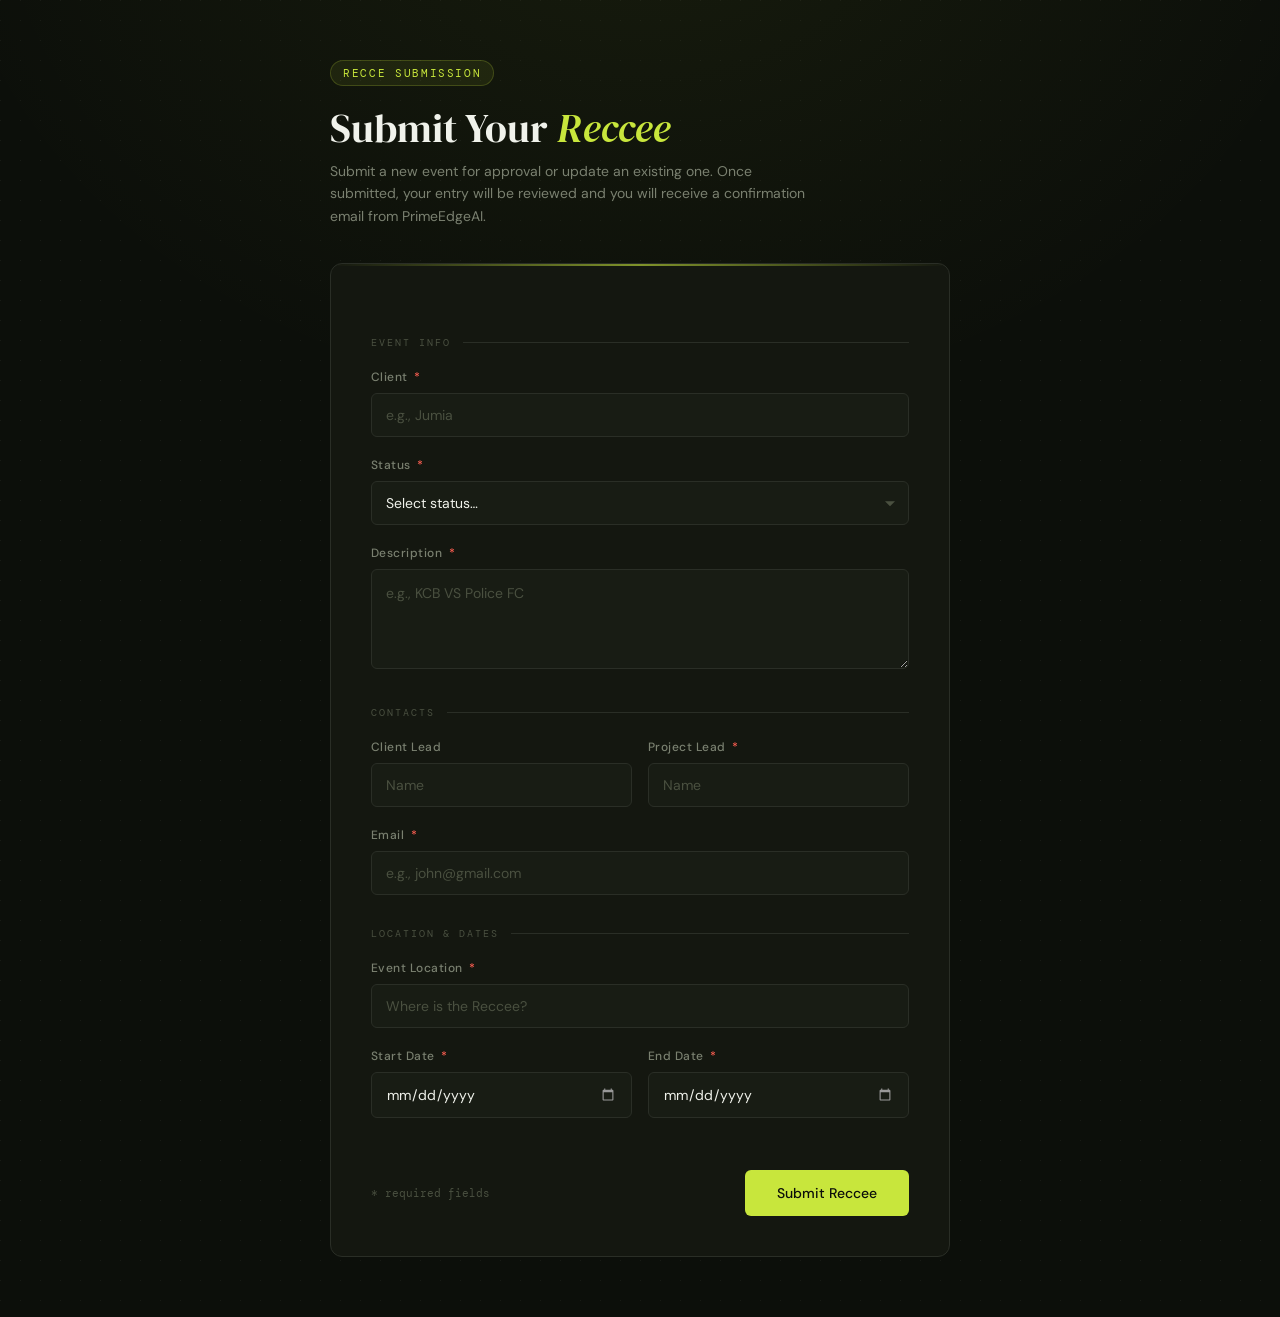
==== index.html @ 8a40b316 "fix: align form payload with n8n workflow fix: align form payload with n8n workflow  - switch subm" ====
<!DOCTYPE html>
<html lang="en">
<head>
<meta charset="UTF-8" />
<meta name="viewport" content="width=device-width, initial-scale=1.0" />
<title>Submit Your Recce</title>
<link rel="preconnect" href="https://fonts.googleapis.com" />
<link href="https://fonts.googleapis.com/css2?family=DM+Serif+Display:ital@0;1&family=DM+Mono:wght@400;500&family=DM+Sans:wght@300;400;500&display=swap" rel="stylesheet" />
<style>
:root {
  --bg: #0C0F0A;
  --surface: #141710;
  --border: #2A2E26;
  --border-focus: #C8E63C;
  --accent: #C8E63C;
  --text-primary: #F0F2EB;
  --text-secondary: #7A8070;
  --text-muted: #4A5040;
  --error: #FF5F52;
  --input-bg: #181C14;
  --radius: 6px;
  --orange: #F97316;
}
*, *::before, *::after { box-sizing: border-box; margin: 0; padding: 0; }

body {
  background-color: var(--bg);
  background-image:
    radial-gradient(ellipse 80% 60% at 50% -10%, rgba(200,230,60,0.06) 0%, transparent 70%),
    url("data:image/svg+xml,%3Csvg width='40' height='40' viewBox='0 0 40 40' xmlns='http://www.w3.org/2000/svg'%3E%3Cg fill='none' fill-rule='evenodd'%3E%3Cg fill='%232a2e26' fill-opacity='0.4'%3E%3Cpath d='M0 0h1v1H0zM20 0h1v1h-1zM0 20h1v1H0zM20 20h1v1h-1z'/%3E%3C/g%3E%3C/g%3E%3C/svg%3E");
  min-height: 100vh;
  display: flex; align-items: flex-start; justify-content: center;
  padding: 60px 16px;
  font-family: 'DM Sans', sans-serif;
  color: var(--text-primary);
}
.page-wrap { width: 100%; max-width: 620px; animation: rise 0.5s ease both; }
@keyframes rise { from { opacity:0; transform:translateY(24px); } to { opacity:1; transform:translateY(0); } }

/* HEADER */
.header { margin-bottom: 36px; }
.header-tag {
  display: inline-block;
  font-family: 'DM Mono', monospace; font-size: 11px;
  letter-spacing: 0.15em; text-transform: uppercase;
  color: var(--accent); background: rgba(200,230,60,0.08);
  border: 1px solid rgba(200,230,60,0.2);
  padding: 5px 12px; border-radius: 100px; margin-bottom: 20px;
}
.header h1 {
  font-family: 'DM Serif Display', serif;
  font-size: clamp(28px,5vw,40px); font-weight: 400;
  line-height: 1.1; color: var(--text-primary); margin-bottom: 10px;
}
.header h1 em { font-style: italic; color: var(--accent); }
.header p { font-size: 14px; color: var(--text-secondary); line-height: 1.6; max-width: 480px; }

/* FORM CARD */
.form-card {
  background: var(--surface); border: 1px solid var(--border);
  border-radius: 12px; padding: 40px; position: relative; overflow: hidden;
}
.form-card::before {
  content: ''; position: absolute; top: 0; left: 0; right: 0; height: 2px;
  background: linear-gradient(90deg, transparent, var(--accent), transparent);
  opacity: 0.6; transition: background 0.4s;
}
.form-card.update-mode::before {
  background: linear-gradient(90deg, transparent, var(--orange), transparent);
}

/* UPDATE BANNER */
.update-banner {
  display: none; background: rgba(249,115,22,0.08);
  border: 1px solid rgba(249,115,22,0.25); border-radius: var(--radius);
  padding: 12px 16px; margin-bottom: 24px;
  font-size: 12px; color: var(--orange);
  font-family: 'DM Mono', monospace; letter-spacing: 0.04em;
  align-items: center; gap: 10px;
}
.update-banner.visible { display: flex; }

/* SECTION LABELS */
.section-label {
  font-family: 'DM Mono', monospace; font-size: 10px;
  letter-spacing: 0.2em; text-transform: uppercase; color: var(--text-muted);
  margin-bottom: 20px; margin-top: 32px;
  display: flex; align-items: center; gap: 12px;
}
.section-label::after { content: ''; flex: 1; height: 1px; background: var(--border); }
.section-label:first-child { margin-top: 0; }

/* LOOKUP PANEL */
.lookup-panel {
  display: none;
  background: rgba(249,115,22,0.04); border: 1px solid rgba(249,115,22,0.2);
  border-radius: 8px; padding: 20px; margin-bottom: 28px;
  animation: rise 0.3s ease both;
}
.lookup-panel.visible { display: block; }
.lookup-title {
  font-family: 'DM Mono', monospace; font-size: 10px;
  letter-spacing: 0.2em; text-transform: uppercase; color: var(--orange);
  margin-bottom: 16px; display: flex; align-items: center; gap: 10px;
}
.lookup-title::after { content: ''; flex: 1; height: 1px; background: rgba(249,115,22,0.2); }
.lookup-row { display: grid; grid-template-columns: 1fr 1fr; gap: 12px; margin-bottom: 14px; }
@media (max-width: 520px) { .lookup-row { grid-template-columns: 1fr; } }
.lookup-panel label { font-size: 11px; color: var(--text-secondary); margin-bottom: 6px; display: block; }
.lookup-panel input[type="date"] {
  width: 100%; background: var(--input-bg); border: 1px solid rgba(249,115,22,0.2);
  border-radius: var(--radius); color: var(--text-primary);
  font-family: 'DM Sans', sans-serif; font-size: 13px; padding: 10px 12px;
  outline: none; transition: border-color 0.2s; -webkit-appearance: none; appearance: none;
}
.lookup-panel input[type="date"]:focus { border-color: var(--orange); box-shadow: 0 0 0 3px rgba(249,115,22,0.1); }
input[type="date"]::-webkit-calendar-picker-indicator { filter: invert(0.6); cursor: pointer; }
.lookup-bottom { display: flex; align-items: center; gap: 12px; flex-wrap: wrap; }
.btn-load {
  display: flex; align-items: center; gap: 8px;
  background: var(--orange); color: #fff;
  border: none; border-radius: var(--radius);
  font-family: 'DM Sans', sans-serif; font-size: 13px; font-weight: 500;
  padding: 10px 20px; cursor: pointer; white-space: nowrap;
  transition: background 0.2s, transform 0.15s;
}
.btn-load:hover { background: #ea6c0a; transform: translateY(-1px); }
.btn-load:disabled { opacity: 0.5; pointer-events: none; }
.evt-select-wrap { flex: 1; min-width: 180px; position: relative; }
.evt-select-wrap::after {
  content: ''; position: absolute; right: 12px; top: 50%; transform: translateY(-50%);
  width: 9px; height: 9px; background: var(--text-muted);
  clip-path: polygon(0 30%,50% 80%,100% 30%); pointer-events: none;
}
#event-select {
  width: 100%; background: var(--input-bg);
  border: 1px solid rgba(249,115,22,0.2); border-radius: var(--radius);
  color: var(--text-primary); font-family: 'DM Sans', sans-serif;
  font-size: 13px; padding: 10px 32px 10px 12px;
  outline: none; -webkit-appearance: none; appearance: none;
  transition: border-color 0.2s;
}
#event-select:focus { border-color: var(--orange); box-shadow: 0 0 0 3px rgba(249,115,22,0.1); }
#event-select option { background: #1e2318; }
.loader-text {
  font-family: 'DM Mono', monospace; font-size: 11px;
  color: var(--text-muted); margin-top: 10px; min-height: 16px;
}

/* FIELDS */
.field-row { display: grid; grid-template-columns: 1fr 1fr; gap: 16px; }
@media (max-width: 520px) {
  .field-row { grid-template-columns: 1fr; }
  .form-card { padding: 28px 20px; }
}
.field { margin-bottom: 20px; }
label { display:block; font-size:12px; font-weight:500; color:var(--text-secondary); letter-spacing:0.04em; margin-bottom:8px; }
label .req { color: var(--error); margin-left: 3px; }

input[type="text"], input[type="email"], input[type="date"], select, textarea {
  width: 100%; background: var(--input-bg); border: 1px solid var(--border);
  border-radius: var(--radius); color: var(--text-primary);
  font-family: 'DM Sans', sans-serif; font-size: 14px; padding: 12px 14px;
  outline: none; transition: border-color 0.2s, box-shadow 0.2s, background 0.4s;
  -webkit-appearance: none; appearance: none;
}
input::placeholder, textarea::placeholder { color: var(--text-muted); }
input:focus, select:focus, textarea:focus { border-color: var(--border-focus); box-shadow: 0 0 0 3px rgba(200,230,60,0.12); }
textarea { min-height: 100px; resize: vertical; line-height: 1.6; }
.select-wrap { position: relative; }
.select-wrap::after {
  content: ''; position: absolute; right: 14px; top: 50%; transform: translateY(-50%);
  width: 10px; height: 10px; background: var(--text-muted);
  clip-path: polygon(0 30%,50% 80%,100% 30%); pointer-events: none;
}
select { cursor: pointer; }
select option { background: #1e2318; }



/* ERRORS */
.field-error { font-size:11px; color:var(--error); margin-top:5px; font-family:'DM Mono',monospace; display:none; }
.field.has-error input, .field.has-error select, .field.has-error textarea { border-color: var(--error); }
.field.has-error .field-error { display: block; }
.error-banner { display:none; background:rgba(255,95,82,0.08); border:1px solid rgba(255,95,82,0.3); border-radius:var(--radius); padding:14px 18px; margin-top:20px; font-size:12px; color:var(--error); font-family:'DM Mono',monospace; }
.error-banner.visible { display:block; }

/* SUBMIT */
.submit-row { margin-top:32px; display:flex; align-items:center; justify-content:space-between; gap:16px; flex-wrap:wrap; }
.submit-note { font-size:11px; color:var(--text-muted); font-family:'DM Mono',monospace; }
button[type="submit"] {
  background: var(--accent); color: #0C0F0A;
  border: none; border-radius: var(--radius);
  font-family: 'DM Sans', sans-serif; font-size: 14px; font-weight: 500;
  padding: 14px 32px; cursor: pointer;
  transition: background 0.2s, transform 0.15s, box-shadow 0.2s;
  display: flex; align-items: center; gap: 10px;
}
button[type="submit"]:hover { background:#d8f04e; transform:translateY(-2px); box-shadow:0 8px 24px rgba(200,230,60,0.2); }
button[type="submit"].update-submit { background: var(--orange); color: #fff; }
button[type="submit"].update-submit:hover { background:#ea6c0a; box-shadow:0 8px 24px rgba(249,115,22,0.25); }
button[type="submit"].loading { pointer-events:none; opacity:0.7; }
.btn-spinner { width:16px; height:16px; border:2px solid rgba(0,0,0,0.25); border-top-color:currentColor; border-radius:50%; animation:spin .7s linear infinite; display:none; }
button[type="submit"].loading .btn-spinner { display:block; }
button[type="submit"].loading .btn-text { opacity:0.5; }
@keyframes spin { to { transform:rotate(360deg); } }

/* SUCCESS */
.success-screen { display:none; flex-direction:column; align-items:center; justify-content:center; text-align:center; padding:60px 40px; animation:rise 0.5s ease both; }
.success-screen.visible { display:flex; }
.success-icon {
  width:72px; height:72px; background:rgba(200,230,60,0.1); border:2px solid var(--accent);
  border-radius:50%; display:flex; align-items:center; justify-content:center;
  font-size:30px; margin-bottom:28px;
  animation:popIn 0.4s cubic-bezier(0.175,0.885,0.32,1.275) both 0.1s;
}
.success-icon.update-icon { background:rgba(249,115,22,0.1); border-color:var(--orange); }
@keyframes popIn { from{transform:scale(0.4);opacity:0;} to{transform:scale(1);opacity:1;} }
.success-screen h2 { font-family:'DM Serif Display',serif; font-size:28px; font-weight:400; color:var(--text-primary); margin-bottom:12px; }
.success-screen p { font-size:14px; color:var(--text-secondary); line-height:1.7; max-width:360px; margin-bottom:28px; }
.success-screen .ref { font-family:'DM Mono',monospace; font-size:11px; color:var(--text-muted); background:var(--input-bg); border:1px solid var(--border); border-radius:100px; padding:6px 16px; margin-bottom:28px; letter-spacing:0.08em; }
.btn-new { background:transparent; border:1px solid var(--border); color:var(--text-secondary); border-radius:var(--radius); font-family:'DM Sans',sans-serif; font-size:13px; padding:11px 24px; cursor:pointer; transition:border-color 0.2s,color 0.2s; }
.btn-new:hover { border-color:var(--accent); color:var(--accent); }
</style>
</head>
<body>
<div class="page-wrap">

  <div class="header">
    <span class="header-tag">Recce Submission</span>
    <h1>Submit Your <em>Reccee</em></h1>
    <p>Submit a new event for approval or update an existing one. Once submitted, your entry will be reviewed and you will receive a confirmation email from PrimeEdgeAI.</p>
  </div>

  <div class="form-card" id="main-form-card">

    <div class="update-banner" id="update-banner">Update Mode — editing an existing event</div>

    <div class="section-label">Event Info</div>

    <div class="field" id="field-client">
      <label>Client <span class="req">*</span></label>
      <input type="text" name="client" id="client" placeholder="e.g., Jumia" autocomplete="off" />
      <div class="field-error">Client name is required.</div>
    </div>

    <div class="field" id="field-status">
      <label>Status <span class="req">*</span></label>
      <div class="select-wrap">
        <select name="status" id="status">
          <option value="">Select status…</option>
          <option value="Event Creation">Event Creation</option>
          <option value="Event Update">Event Update</option>
        </select>
      </div>
      <div class="field-error">Please select a status.</div>
    </div>

    <!-- LOOKUP PANEL -->
    <div class="lookup-panel" id="lookup-panel">
      <div class="lookup-title">Find Event to Update</div>
      <div class="lookup-row">
        <div>
          <label>Filter by Start Date</label>
          <input type="date" id="filter-start" />
        </div>
        <div>
          <label>Filter by End Date</label>
          <input type="date" id="filter-end" />
        </div>
      </div>
      <div class="lookup-bottom">
        <button class="btn-load" id="btn-fetch" type="button">
          <span id="fetch-label">Load Events</span>
        </button>
        <div class="evt-select-wrap">
          <select id="event-select">
            <option value="">— select an event —</option>
          </select>
        </div>
      </div>
      <div class="loader-text" id="loader-text"></div>
    </div>

    <input type="hidden" id="job-id" name="job_id" value="" />

    <div class="field" id="field-description">
      <label>Description <span class="req">*</span></label>
      <textarea name="description" id="description" placeholder="e.g., KCB VS Police FC"></textarea>
      <div class="field-error">Description is required.</div>
    </div>

    <div class="section-label">Contacts</div>

    <div class="field-row">
      <div class="field" id="field-client-lead">
        <label>Client Lead</label>
        <input type="text" name="client_lead" id="client-lead" placeholder="Name" />
      </div>
      <div class="field" id="field-agency-lead">
        <label>Project Lead <span class="req">*</span></label>
        <input type="text" name="agency_lead" id="agency-lead" placeholder="Name" />
        <div class="field-error">Agency lead is required.</div>
      </div>
    </div>

    <div class="field" id="field-email">
      <label>Email <span class="req">*</span></label>
      <input type="email" name="email" id="email" placeholder="e.g., john@gmail.com" />
      <div class="field-error">A valid email is required.</div>
    </div>

    <div class="section-label">Location &amp; Dates</div>

    <div class="field" id="field-location">
      <label>Event Location <span class="req">*</span></label>
      <input type="text" name="event_location" id="event-location" placeholder="Where is the Reccee?" />
      <div class="field-error">Event location is required.</div>
    </div>

    <div class="field-row">
      <div class="field" id="field-start-date">
        <label>Start Date <span class="req">*</span></label>
        <input type="date" name="start_date" id="start-date" />
        <div class="field-error">Start date is required.</div>
      </div>
      <div class="field" id="field-end-date">
        <label>End Date <span class="req">*</span></label>
        <input type="date" name="end_date" id="end-date" />
        <div class="field-error">End date is required.</div>
      </div>
    </div>

    <div class="submit-row">
      <span class="submit-note">* required fields</span>
      <button type="submit" id="submit-btn">
        <span class="btn-text">Submit Reccee</span>
        <div class="btn-spinner"></div>
      </button>
    </div>

    <div class="error-banner" id="error-banner"></div>
  </div>

  <!-- Success Screen -->
  <div class="form-card success-screen" id="success-screen">
    <div class="success-icon" id="success-icon">&#10003;</div>
    <h2 id="success-title">Reccee Submitted!</h2>
    <p id="success-msg">Your submission has been received and is on its way. The team will review it shortly and follow up with next steps.</p>
    <div class="ref" id="success-ref">REF — —</div>
    <button class="btn-new" id="btn-new">Submit another reccee</button>
  </div>

</div>

<script>
const SHEET_URL = 'https://docs.google.com/spreadsheets/d/e/2PACX-1vQzV51evXd43ebjxahF57b6j4MTDnI0tcEjBNzLjoqdP84_vujazI5cLRD12tzJ9fLl30hYT3zEMyyU/pub?output=csv';
const WEBHOOK    = () => 'https://kevinmongare.app.n8n.cloud/webhook/event-registration';

let allEvents = [], isUpdateMode = false;

/* ── STATUS TOGGLE ── */
document.getElementById('status').addEventListener('change', function() {
  isUpdateMode = this.value === 'Event Update';
  document.getElementById('lookup-panel').classList.toggle('visible', isUpdateMode);
  document.getElementById('update-banner').classList.toggle('visible', isUpdateMode);
  document.getElementById('main-form-card').classList.toggle('update-mode', isUpdateMode);
  const btn = document.getElementById('submit-btn');
  btn.classList.toggle('update-submit', isUpdateMode);
  document.querySelector('#submit-btn .btn-text').textContent = isUpdateMode ? 'Update Event' : 'Submit Reccee';
  if (!isUpdateMode) { document.getElementById('job-id').value=''; document.getElementById('event-select').value=''; }
});

/* ── PARSE CSV ── */
function parseCSV(text) {
  const lines = text.trim().split('\n');
  if (lines.length < 2) return [];
  const headers = lines[0].split(',').map(h => h.trim().replace(/^"|"$/g,''));
  return lines.slice(1).map(line => {
    const cols=[]; let cur='', inQ=false;
    for (let i=0;i<line.length;i++) {
      if (line[i]==='"') inQ=!inQ;
      else if (line[i]===','&&!inQ) { cols.push(cur.trim()); cur=''; }
      else cur+=line[i];
    }
    cols.push(cur.trim());
    const obj={};
    headers.forEach((h,i) => { obj[h]=(cols[i]||'').replace(/^"|"$/g,'').trim(); });
    return obj;
  }).filter(r => r['Job_ID']||r['Description']);
}

/* ── NORMALISE DATE ── */
function normDate(s) {
  if (!s) return '';
  const d = new Date(s);
  if (!isNaN(d)) return d.toISOString().slice(0,10);
  return s;
}

/* ── FETCH EVENTS ── */
document.getElementById('btn-fetch').addEventListener('click', async () => {
  const btn = document.getElementById('btn-fetch');
  const lbl = document.getElementById('fetch-label');
  const lt  = document.getElementById('loader-text');
  const sel = document.getElementById('event-select');
  btn.disabled=true; lbl.textContent='Loading…'; lt.textContent='Fetching events…';

  try {
    const res = await fetch(SHEET_URL);
    if (!res.ok) throw new Error(`Could not reach the sheet (${res.status}). Make sure it is published: File > Share > Publish to web.`);
    const csv = await res.text();
    allEvents = parseCSV(csv);

    const fs = document.getElementById('filter-start').value;
    const fe = document.getElementById('filter-end').value;
    const filtered = allEvents.filter(ev => {
      const sd = normDate(ev['Start Date']||ev['StartDate']||'');
      const ed = normDate(ev['End Date']  ||ev['EndDate']  ||'');
      if (fs && sd && sd < fs) return false;
      if (fe && ed && ed > fe) return false;
      return true;
    });

    sel.innerHTML = '<option value="">— select an event —</option>';
    if (!filtered.length) {
      lt.textContent = `No events found${fs||fe?' for that date range':''}. Try clearing the filters.`;
    } else {
      filtered.forEach(ev => {
        const label = [ev['Job_ID'], ev['Description'], ev['Client']].filter(Boolean).join(' · ');
        const opt = document.createElement('option');
        opt.value = allEvents.indexOf(ev);
        opt.textContent = label;
        sel.appendChild(opt);
      });
      lt.textContent = `${filtered.length} event${filtered.length!==1?'s':''} loaded — select one to prefill.`;
    }
  } catch(err) {
    lt.textContent = 'Error: ' + err.message;
  } finally {
    btn.disabled=false; lbl.textContent='Load Events';
  }
});

/* ── PREFILL ON EVENT SELECT ── */
document.getElementById('event-select').addEventListener('change', function() {
  if (this.value==='') return;
  const ev = allEvents[+this.value];
  if (!ev) return;

  const map = {
    'client':         ev['Client']       || '',
    'description':    ev['Description']  || '',
    'client-lead':    ev['Client Lead']  || '',
    'agency-lead':    ev['Project Lead'] || '',
    'email':          ev['Email']        || '',
    'event-location': ev['Where']        || '',
    'start-date':     normDate(ev['Start Date']||ev['StartDate']||''),
    'end-date':       normDate(ev['End Date']  ||ev['EndDate']  ||''),
  };
  document.getElementById('job-id').value = (ev['Job_ID'] || '').trim();

  Object.entries(map).forEach(([id, val]) => {
    const el = document.getElementById(id);
    el.value = val;
    // orange flash
    el.style.transition='background 0s';
    el.style.background='rgba(249,115,22,0.12)';
    setTimeout(()=>{ el.style.transition='background 0.7s'; el.style.background=''; }, 60);
  });

  document.getElementById('loader-text').textContent =
    `Prefilled: ${ev['Description']||ev['Job_ID']} — Job ID: ${ev['Job_ID']||'n/a'}`;
});

/* ── VALIDATION ── */
function setErr(id, show) { const el=document.getElementById('field-'+id); if(el) el.classList.toggle('has-error',show); }
function validate() {
  let ok=true;
  [['client',()=>document.getElementById('client').value.trim()],
   ['status',()=>document.getElementById('status').value],
   ['description',()=>document.getElementById('description').value.trim()],
   ['agency-lead',()=>document.getElementById('agency-lead').value.trim()],
   ['location',()=>document.getElementById('event-location').value.trim()],
   ['start-date',()=>document.getElementById('start-date').value],
   ['end-date',()=>document.getElementById('end-date').value],
  ].forEach(([id,fn])=>{ const v=!!fn(); setErr(id,!v); if(!v) ok=false; });
  const emailOk=/^[^\s@]+@[^\s@]+\.[^\s@]+$/.test(document.getElementById('email').value.trim());
  setErr('email',!emailOk); if(!emailOk) ok=false;
  return ok;
}

/* ── SUCCESS ── */
function showSuccess(client) {
  const ref='REC-'+Date.now().toString(36).toUpperCase();
  document.getElementById('success-ref').textContent=`REF ${ref} · ${client}`;
  const icon=document.getElementById('success-icon');
  if (isUpdateMode) {
    icon.classList.add('update-icon'); icon.textContent='&#10003;';
    document.getElementById('success-title').textContent='Update Submitted';
    document.getElementById('success-msg').textContent='Your update has been submitted. PrimeEdgeAI will review the changes and follow up by email.';
  } else {
    icon.classList.remove('update-icon'); icon.innerHTML='&#10003;';
    document.getElementById('success-title').textContent='Submission Received';
    document.getElementById('success-msg').textContent='Your submission is pending approval. You will receive an email from PrimeEdgeAI once it has been reviewed.';
  }
  document.getElementById('success-screen').classList.add('visible');
  document.getElementById('main-form-card').style.display='none';
  document.querySelector('.header').scrollIntoView({behavior:'smooth'});
}

/* ── RESET ── */
document.getElementById('btn-new').addEventListener('click', () => {
  ['client','description','client-lead','agency-lead','email','event-location','start-date','end-date']
    .forEach(id => document.getElementById(id).value='');
  document.getElementById('status').value='';
  document.getElementById('job-id').value='';
  document.getElementById('event-select').innerHTML='<option value="">— select an event —</option>';
  document.getElementById('loader-text').textContent='';
  document.getElementById('filter-start').value='';
  document.getElementById('filter-end').value='';
  document.getElementById('lookup-panel').classList.remove('visible');
  document.getElementById('update-banner').classList.remove('visible');
  document.getElementById('main-form-card').classList.remove('update-mode');
  document.getElementById('main-form-card').style.display='';
  const sbtn=document.getElementById('submit-btn');
  sbtn.classList.remove('update-submit');
  document.querySelector('#submit-btn .btn-text').textContent='Submit Reccee';
  isUpdateMode=false;
  document.getElementById('error-banner').classList.remove('visible');
  document.getElementById('success-screen').classList.remove('visible');
});

/* ── SUBMIT ── */
document.getElementById('submit-btn').addEventListener('click', async () => {
  if (!validate()) return;
  const btn=document.getElementById('submit-btn');
  btn.classList.add('loading');
  document.getElementById('error-banner').classList.remove('visible');

  const clientVal=document.getElementById('client').value.trim();
  const payload = {
    client:         clientVal,
    status:         document.getElementById('status').value,
    description:    document.getElementById('description').value.trim(),
    client_lead:    document.getElementById('client-lead').value.trim(),
    agency_lead:    document.getElementById('agency-lead').value.trim(),
    email:          document.getElementById('email').value.trim(),
    event_location: document.getElementById('event-location').value.trim(),
    start_date:     document.getElementById('start-date').value,
    end_date:       document.getElementById('end-date').value,
  };
  const jid=document.getElementById('job-id').value;
  if(jid) payload.job_id = jid;

  try {
    const res=await fetch(WEBHOOK(),{method:'POST',headers:{'Content-Type':'application/json'},body:JSON.stringify(payload)});
    if(res.ok||res.status===200||res.status===201||res.status===202) {
      showSuccess(clientVal);
    } else throw new Error(`Server returned ${res.status}`);
  } catch(err) {
    document.getElementById('error-banner').textContent=`Submission failed: ${err.message}. Please try again.`;
    document.getElementById('error-banner').classList.add('visible');
  } finally { btn.classList.remove('loading'); }
});
</script>
</body>
</html>
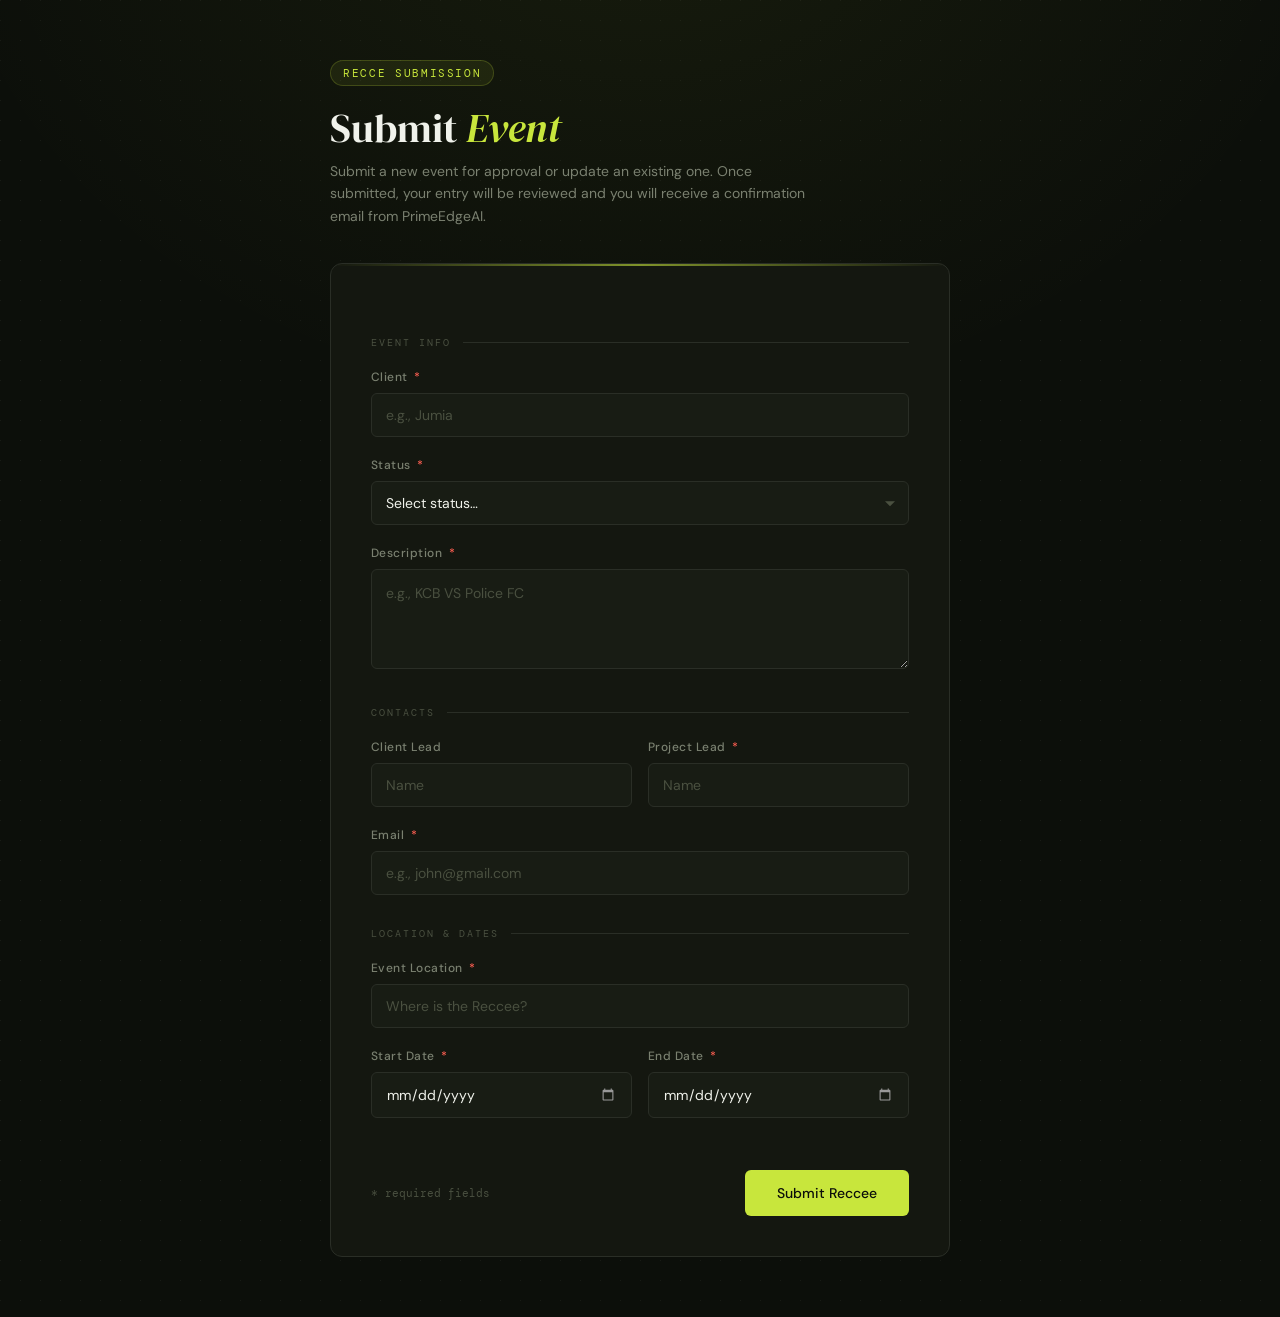
==== commit ada8b1db: "Update title and header for event creation page" ====
--- a/index.html
+++ b/index.html
@@ -3,7 +3,7 @@
 <head>
 <meta charset="UTF-8" />
 <meta name="viewport" content="width=device-width, initial-scale=1.0" />
-<title>Submit Your Recce</title>
+<title>PrimeEdgeAi-Event Creation workflow</title>
 <link rel="preconnect" href="https://fonts.googleapis.com" />
 <link href="https://fonts.googleapis.com/css2?family=DM+Serif+Display:ital@0;1&family=DM+Mono:wght@400;500&family=DM+Sans:wght@300;400;500&display=swap" rel="stylesheet" />
 <style>
@@ -37,7 +37,6 @@
 .page-wrap { width: 100%; max-width: 620px; animation: rise 0.5s ease both; }
 @keyframes rise { from { opacity:0; transform:translateY(24px); } to { opacity:1; transform:translateY(0); } }
 
-/* HEADER */
 .header { margin-bottom: 36px; }
 .header-tag {
   display: inline-block;
@@ -55,7 +54,6 @@
 .header h1 em { font-style: italic; color: var(--accent); }
 .header p { font-size: 14px; color: var(--text-secondary); line-height: 1.6; max-width: 480px; }
 
-/* FORM CARD */
 .form-card {
   background: var(--surface); border: 1px solid var(--border);
   border-radius: 12px; padding: 40px; position: relative; overflow: hidden;
@@ -69,7 +67,6 @@
   background: linear-gradient(90deg, transparent, var(--orange), transparent);
 }
 
-/* UPDATE BANNER */
 .update-banner {
   display: none; background: rgba(249,115,22,0.08);
   border: 1px solid rgba(249,115,22,0.25); border-radius: var(--radius);
@@ -80,7 +77,6 @@
 }
 .update-banner.visible { display: flex; }
 
-/* SECTION LABELS */
 .section-label {
   font-family: 'DM Mono', monospace; font-size: 10px;
   letter-spacing: 0.2em; text-transform: uppercase; color: var(--text-muted);
@@ -90,7 +86,6 @@
 .section-label::after { content: ''; flex: 1; height: 1px; background: var(--border); }
 .section-label:first-child { margin-top: 0; }
 
-/* LOOKUP PANEL */
 .lookup-panel {
   display: none;
   background: rgba(249,115,22,0.04); border: 1px solid rgba(249,115,22,0.2);
@@ -147,7 +142,6 @@
   color: var(--text-muted); margin-top: 10px; min-height: 16px;
 }
 
-/* FIELDS */
 .field-row { display: grid; grid-template-columns: 1fr 1fr; gap: 16px; }
 @media (max-width: 520px) {
   .field-row { grid-template-columns: 1fr; }
@@ -176,16 +170,76 @@
 select { cursor: pointer; }
 select option { background: #1e2318; }
 
-
-
-/* ERRORS */
+.assistants-section {
+  display: none;
+  margin-top: 28px;
+}
+.assistants-section.visible { display: block; }
+.assistant-entry {
+  display: grid;
+  grid-template-columns: 1fr 1fr auto;
+  gap: 10px;
+  align-items: end;
+  margin-bottom: 12px;
+  animation: rise 0.25s ease both;
+}
+@media (max-width: 520px) {
+  .assistant-entry { grid-template-columns: 1fr; }
+  .assistant-entry .btn-remove { width: 100%; }
+}
+.assistant-entry input { margin-bottom: 0; }
+.btn-remove {
+  background: rgba(255,95,82,0.08);
+  border: 1px solid rgba(255,95,82,0.2);
+  color: var(--error);
+  border-radius: var(--radius);
+  font-family: 'DM Mono', monospace;
+  font-size: 11px;
+  padding: 11px 14px;
+  cursor: pointer;
+  white-space: nowrap;
+  transition: background 0.2s, border-color 0.2s;
+  height: 44px;
+}
+.btn-remove:hover { background: rgba(255,95,82,0.15); border-color: rgba(255,95,82,0.4); }
+.btn-add-assistant {
+  display: inline-flex;
+  align-items: center;
+  gap: 8px;
+  background: transparent;
+  border: 1px dashed var(--border);
+  color: var(--text-secondary);
+  border-radius: var(--radius);
+  font-family: 'DM Sans', sans-serif;
+  font-size: 13px;
+  padding: 10px 18px;
+  cursor: pointer;
+  margin-top: 4px;
+  transition: border-color 0.2s, color 0.2s;
+  width: 100%;
+  justify-content: center;
+}
+.btn-add-assistant:hover { border-color: var(--orange); color: var(--orange); }
+.assistant-col-labels {
+  display: grid;
+  grid-template-columns: 1fr 1fr auto;
+  gap: 10px;
+  margin-bottom: 6px;
+}
+.assistant-col-labels span {
+  font-size: 11px;
+  color: var(--text-secondary);
+  font-weight: 500;
+  letter-spacing: 0.04em;
+}
+@media (max-width: 520px) { .assistant-col-labels { display: none; } }
+
 .field-error { font-size:11px; color:var(--error); margin-top:5px; font-family:'DM Mono',monospace; display:none; }
 .field.has-error input, .field.has-error select, .field.has-error textarea { border-color: var(--error); }
 .field.has-error .field-error { display: block; }
 .error-banner { display:none; background:rgba(255,95,82,0.08); border:1px solid rgba(255,95,82,0.3); border-radius:var(--radius); padding:14px 18px; margin-top:20px; font-size:12px; color:var(--error); font-family:'DM Mono',monospace; }
 .error-banner.visible { display:block; }
 
-/* SUBMIT */
 .submit-row { margin-top:32px; display:flex; align-items:center; justify-content:space-between; gap:16px; flex-wrap:wrap; }
 .submit-note { font-size:11px; color:var(--text-muted); font-family:'DM Mono',monospace; }
 button[type="submit"] {
@@ -205,7 +259,6 @@
 button[type="submit"].loading .btn-text { opacity:0.5; }
 @keyframes spin { to { transform:rotate(360deg); } }
 
-/* SUCCESS */
 .success-screen { display:none; flex-direction:column; align-items:center; justify-content:center; text-align:center; padding:60px 40px; animation:rise 0.5s ease both; }
 .success-screen.visible { display:flex; }
 .success-icon {
@@ -228,7 +281,7 @@
 
   <div class="header">
     <span class="header-tag">Recce Submission</span>
-    <h1>Submit Your <em>Reccee</em></h1>
+    <h1>Submit  <em>Event</em></h1>
     <p>Submit a new event for approval or update an existing one. Once submitted, your entry will be reviewed and you will receive a confirmation email from PrimeEdgeAI.</p>
   </div>
 
@@ -310,6 +363,18 @@
       <div class="field-error">A valid email is required.</div>
     </div>
 
+    <!-- Project Assistants (update mode only) -->
+    <div class="assistants-section" id="assistants-section">
+      <div class="section-label">Project Assistants</div>
+      <div class="assistant-col-labels">
+        <span>Name</span>
+        <span>Email</span>
+        <span></span>
+      </div>
+      <div id="assistants-list"></div>
+      <button type="button" class="btn-add-assistant" id="btn-add-assistant">+ Add Assistant</button>
+    </div>
+
     <div class="section-label">Location &amp; Dates</div>
 
     <div class="field" id="field-location">
@@ -359,6 +424,70 @@
 
 let allEvents = [], isUpdateMode = false;
 
+/* ── ASSISTANTS ── */
+let assistantCount = 0;
+
+function addAssistant(name='', email='') {
+  assistantCount++;
+  const id = assistantCount;
+  const list = document.getElementById('assistants-list');
+  const entry = document.createElement('div');
+  entry.className = 'assistant-entry';
+  entry.id = `assistant-${id}`;
+  entry.innerHTML = `
+    <input type="text" placeholder="Name" id="asst-name-${id}" value="${escapeHtml(name)}" />
+    <input type="email" placeholder="email@example.com" id="asst-email-${id}" value="${escapeHtml(email)}" />
+    <button type="button" class="btn-remove" onclick="removeAssistant(${id})">Remove</button>
+  `;
+  list.appendChild(entry);
+}
+
+function escapeHtml(str) {
+  return String(str).replace(/"/g, '&quot;').replace(/</g, '&lt;').replace(/>/g, '&gt;');
+}
+
+function removeAssistant(id) {
+  const el = document.getElementById(`assistant-${id}`);
+  if (el) el.remove();
+}
+
+function getAssistants() {
+  const entries = document.querySelectorAll('.assistant-entry');
+  const result = [];
+  entries.forEach(entry => {
+    const nameEl  = entry.querySelector('input[type="text"]');
+    const emailEl = entry.querySelector('input[type="email"]');
+    if (nameEl && emailEl && (nameEl.value.trim() || emailEl.value.trim())) {
+      result.push({ name: nameEl.value.trim(), email: emailEl.value.trim() });
+    }
+  });
+  return result;
+}
+
+function clearAssistants() {
+  document.getElementById('assistants-list').innerHTML = '';
+  assistantCount = 0;
+}
+
+/**
+ * FIX: Parse assistants from the sheet's comma-separated
+ * "Project Assistant" and "Project Assistant Email" columns
+ * and repopulate the assistants UI on prefill.
+ *
+ * Sheet stores them as: "Alice, Bob"  and  "alice@x.com, bob@x.com"
+ */
+function prefillAssistants(namesStr, emailsStr) {
+  clearAssistants();
+  const names  = namesStr  ? namesStr.split(',').map(s => s.trim()).filter(Boolean)  : [];
+  const emails = emailsStr ? emailsStr.split(',').map(s => s.trim()).filter(Boolean) : [];
+  const count  = Math.max(names.length, emails.length);
+  for (let i = 0; i < count; i++) {
+    addAssistant(names[i] || '', emails[i] || '');
+  }
+}
+
+document.getElementById('btn-add-assistant').addEventListener('click', () => addAssistant());
+
 /* ── STATUS TOGGLE ── */
 document.getElementById('status').addEventListener('change', function() {
   isUpdateMode = this.value === 'Event Update';
@@ -368,7 +497,12 @@
   const btn = document.getElementById('submit-btn');
   btn.classList.toggle('update-submit', isUpdateMode);
   document.querySelector('#submit-btn .btn-text').textContent = isUpdateMode ? 'Update Event' : 'Submit Reccee';
-  if (!isUpdateMode) { document.getElementById('job-id').value=''; document.getElementById('event-select').value=''; }
+  document.getElementById('assistants-section').classList.toggle('visible', isUpdateMode);
+  if (!isUpdateMode) {
+    document.getElementById('job-id').value='';
+    document.getElementById('event-select').value='';
+    clearAssistants();
+  }
 });
 
 /* ── PARSE CSV ── */
@@ -469,6 +603,14 @@
     setTimeout(()=>{ el.style.transition='background 0.7s'; el.style.background=''; }, 60);
   });
 
+  // ── FIX: Prefill assistants from the sheet data ──
+  // Reads "Project Assistant" (names) and "Project Assistant Email" (emails)
+  // which are stored as comma-separated strings in the sheet.
+  prefillAssistants(
+    ev['Project Assistant']       || ev['ProjectAssistant']      || '',
+    ev['Project Assistant Email'] || ev['ProjectAssistantEmail'] || ''
+  );
+
   document.getElementById('loader-text').textContent =
     `Prefilled: ${ev['Description']||ev['Job_ID']} — Job ID: ${ev['Job_ID']||'n/a'}`;
 });
@@ -518,6 +660,8 @@
   document.getElementById('event-select').innerHTML='<option value="">— select an event —</option>';
   document.getElementById('loader-text').textContent='';
   document.getElementById('filter-start').value='';
+  clearAssistants();
+  document.getElementById('assistants-section').classList.remove('visible');
   document.getElementById('filter-end').value='';
   document.getElementById('lookup-panel').classList.remove('visible');
   document.getElementById('update-banner').classList.remove('visible');
@@ -549,7 +693,11 @@
     event_location: document.getElementById('event-location').value.trim(),
     start_date:     document.getElementById('start-date').value,
     end_date:       document.getElementById('end-date').value,
+    // FIX: Always include assistants array (empty array if none),
+    // so n8n always receives the field and can safely map it.
+    assistants:     getAssistants(),
   };
+
   const jid=document.getElementById('job-id').value;
   if(jid) payload.job_id = jid;
 
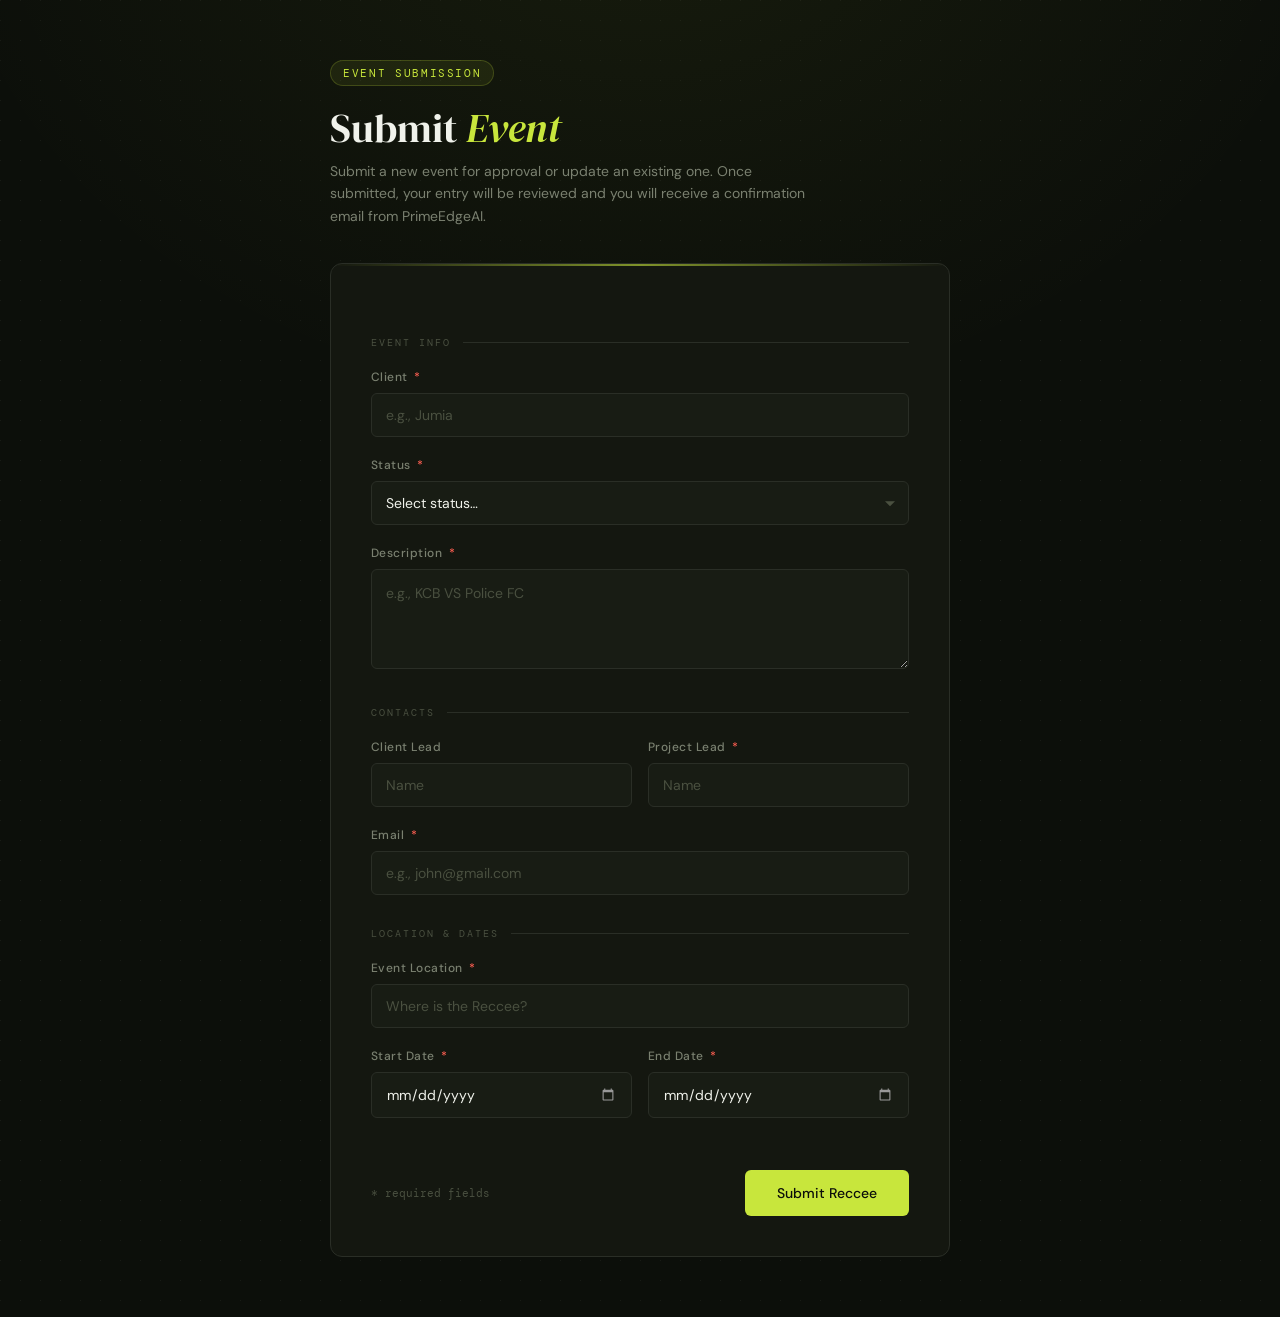
==== commit 495e232f: "Update title and header for event creation page" ====
--- a/index.html
+++ b/index.html
@@ -280,7 +280,7 @@
 <div class="page-wrap">
 
   <div class="header">
-    <span class="header-tag">Recce Submission</span>
+    <span class="header-tag">Event Submission</span>
     <h1>Submit  <em>Event</em></h1>
     <p>Submit a new event for approval or update an existing one. Once submitted, your entry will be reviewed and you will receive a confirmation email from PrimeEdgeAI.</p>
   </div>
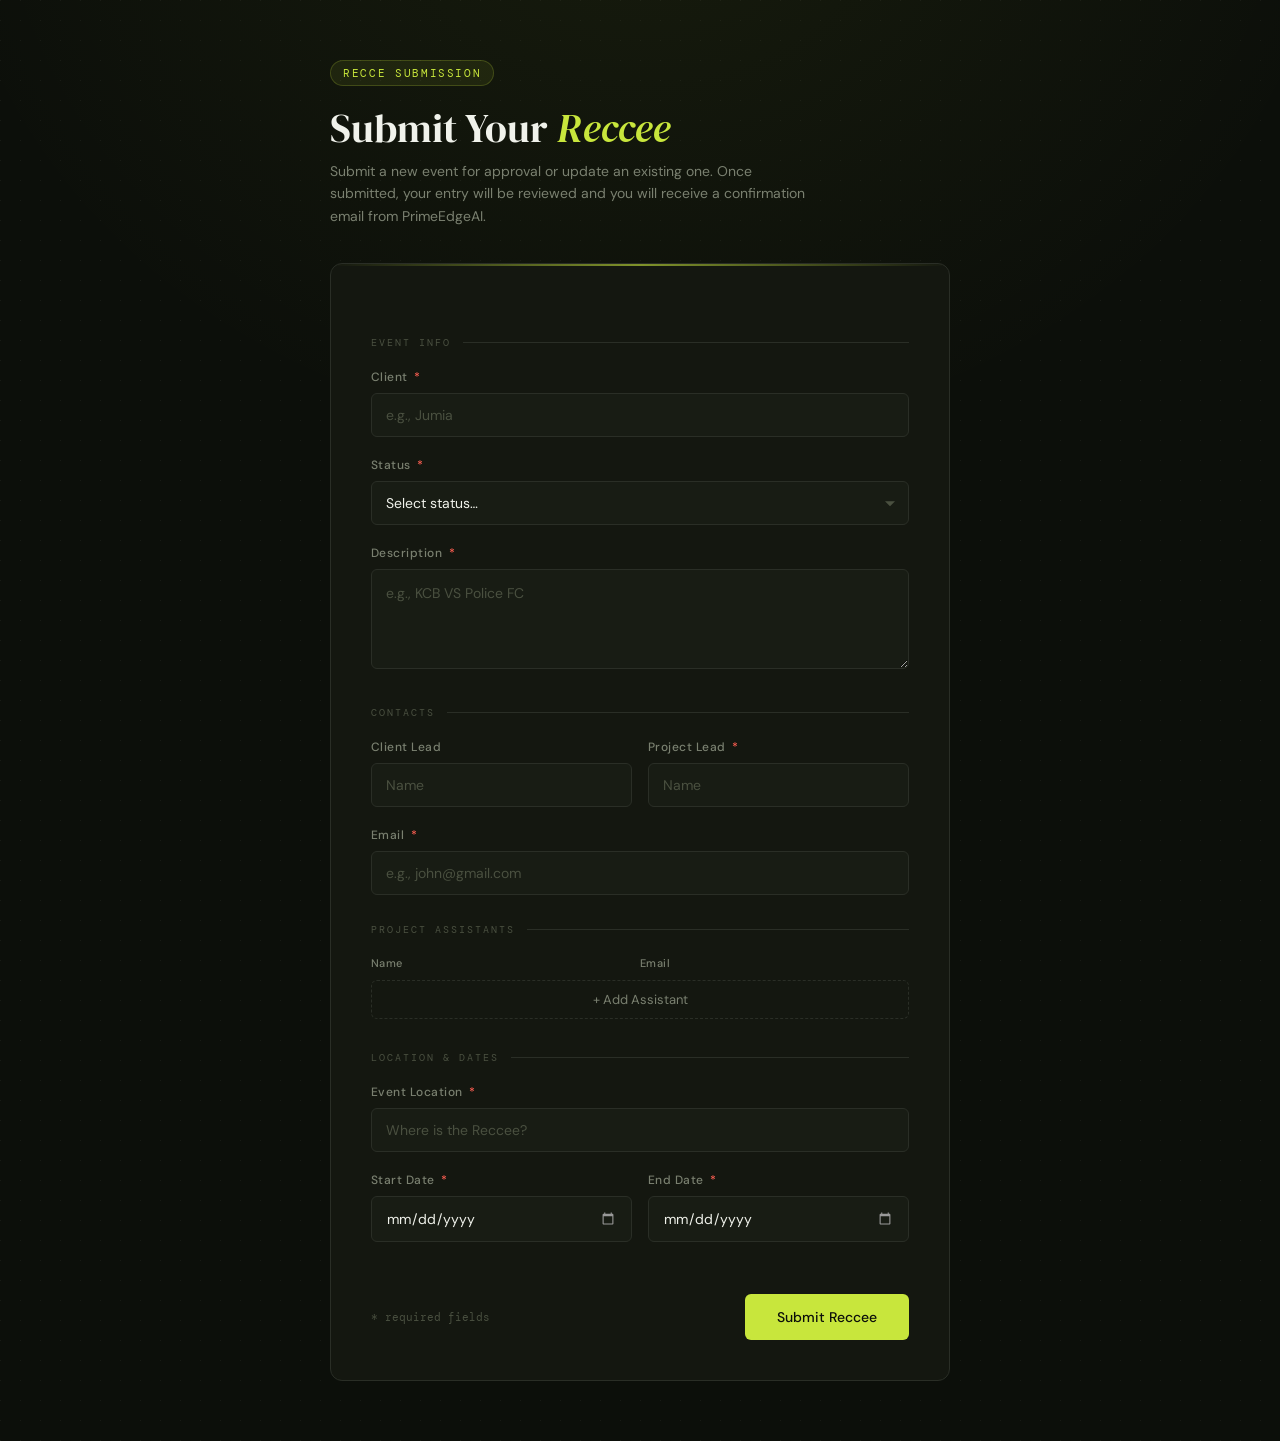
==== commit b3d81975: "feat: add project assistants to event creation + fix workflow references - show project assistants s" ====
--- a/index.html
+++ b/index.html
@@ -3,7 +3,7 @@
 <head>
 <meta charset="UTF-8" />
 <meta name="viewport" content="width=device-width, initial-scale=1.0" />
-<title>PrimeEdgeAi-Event Creation workflow</title>
+<title>Submit Your Recce</title>
 <link rel="preconnect" href="https://fonts.googleapis.com" />
 <link href="https://fonts.googleapis.com/css2?family=DM+Serif+Display:ital@0;1&family=DM+Mono:wght@400;500&family=DM+Sans:wght@300;400;500&display=swap" rel="stylesheet" />
 <style>
@@ -37,6 +37,7 @@
 .page-wrap { width: 100%; max-width: 620px; animation: rise 0.5s ease both; }
 @keyframes rise { from { opacity:0; transform:translateY(24px); } to { opacity:1; transform:translateY(0); } }
 
+/* HEADER */
 .header { margin-bottom: 36px; }
 .header-tag {
   display: inline-block;
@@ -54,6 +55,7 @@
 .header h1 em { font-style: italic; color: var(--accent); }
 .header p { font-size: 14px; color: var(--text-secondary); line-height: 1.6; max-width: 480px; }
 
+/* FORM CARD */
 .form-card {
   background: var(--surface); border: 1px solid var(--border);
   border-radius: 12px; padding: 40px; position: relative; overflow: hidden;
@@ -67,6 +69,7 @@
   background: linear-gradient(90deg, transparent, var(--orange), transparent);
 }
 
+/* UPDATE BANNER */
 .update-banner {
   display: none; background: rgba(249,115,22,0.08);
   border: 1px solid rgba(249,115,22,0.25); border-radius: var(--radius);
@@ -77,6 +80,7 @@
 }
 .update-banner.visible { display: flex; }
 
+/* SECTION LABELS */
 .section-label {
   font-family: 'DM Mono', monospace; font-size: 10px;
   letter-spacing: 0.2em; text-transform: uppercase; color: var(--text-muted);
@@ -86,6 +90,7 @@
 .section-label::after { content: ''; flex: 1; height: 1px; background: var(--border); }
 .section-label:first-child { margin-top: 0; }
 
+/* LOOKUP PANEL */
 .lookup-panel {
   display: none;
   background: rgba(249,115,22,0.04); border: 1px solid rgba(249,115,22,0.2);
@@ -142,6 +147,7 @@
   color: var(--text-muted); margin-top: 10px; min-height: 16px;
 }
 
+/* FIELDS */
 .field-row { display: grid; grid-template-columns: 1fr 1fr; gap: 16px; }
 @media (max-width: 520px) {
   .field-row { grid-template-columns: 1fr; }
@@ -170,11 +176,14 @@
 select { cursor: pointer; }
 select option { background: #1e2318; }
 
+
+
+
+/* ASSISTANTS */
 .assistants-section {
-  display: none;
+  display: block;
   margin-top: 28px;
 }
-.assistants-section.visible { display: block; }
 .assistant-entry {
   display: grid;
   grid-template-columns: 1fr 1fr auto;
@@ -187,7 +196,9 @@
   .assistant-entry { grid-template-columns: 1fr; }
   .assistant-entry .btn-remove { width: 100%; }
 }
-.assistant-entry input { margin-bottom: 0; }
+.assistant-entry input {
+  margin-bottom: 0;
+}
 .btn-remove {
   background: rgba(255,95,82,0.08);
   border: 1px solid rgba(255,95,82,0.2);
@@ -234,12 +245,14 @@
 }
 @media (max-width: 520px) { .assistant-col-labels { display: none; } }
 
+/* ERRORS */
 .field-error { font-size:11px; color:var(--error); margin-top:5px; font-family:'DM Mono',monospace; display:none; }
 .field.has-error input, .field.has-error select, .field.has-error textarea { border-color: var(--error); }
 .field.has-error .field-error { display: block; }
 .error-banner { display:none; background:rgba(255,95,82,0.08); border:1px solid rgba(255,95,82,0.3); border-radius:var(--radius); padding:14px 18px; margin-top:20px; font-size:12px; color:var(--error); font-family:'DM Mono',monospace; }
 .error-banner.visible { display:block; }
 
+/* SUBMIT */
 .submit-row { margin-top:32px; display:flex; align-items:center; justify-content:space-between; gap:16px; flex-wrap:wrap; }
 .submit-note { font-size:11px; color:var(--text-muted); font-family:'DM Mono',monospace; }
 button[type="submit"] {
@@ -259,6 +272,7 @@
 button[type="submit"].loading .btn-text { opacity:0.5; }
 @keyframes spin { to { transform:rotate(360deg); } }
 
+/* SUCCESS */
 .success-screen { display:none; flex-direction:column; align-items:center; justify-content:center; text-align:center; padding:60px 40px; animation:rise 0.5s ease both; }
 .success-screen.visible { display:flex; }
 .success-icon {
@@ -280,8 +294,8 @@
 <div class="page-wrap">
 
   <div class="header">
-    <span class="header-tag">Event Submission</span>
-    <h1>Submit  <em>Event</em></h1>
+    <span class="header-tag">Recce Submission</span>
+    <h1>Submit Your <em>Reccee</em></h1>
     <p>Submit a new event for approval or update an existing one. Once submitted, your entry will be reviewed and you will receive a confirmation email from PrimeEdgeAI.</p>
   </div>
 
@@ -375,6 +389,7 @@
       <button type="button" class="btn-add-assistant" id="btn-add-assistant">+ Add Assistant</button>
     </div>
 
+
     <div class="section-label">Location &amp; Dates</div>
 
     <div class="field" id="field-location">
@@ -424,6 +439,7 @@
 
 let allEvents = [], isUpdateMode = false;
 
+
 /* ── ASSISTANTS ── */
 let assistantCount = 0;
 
@@ -435,15 +451,11 @@
   entry.className = 'assistant-entry';
   entry.id = `assistant-${id}`;
   entry.innerHTML = `
-    <input type="text" placeholder="Name" id="asst-name-${id}" value="${escapeHtml(name)}" />
-    <input type="email" placeholder="email@example.com" id="asst-email-${id}" value="${escapeHtml(email)}" />
+    <input type="text" placeholder="Name" id="asst-name-${id}" value="${name}" />
+    <input type="email" placeholder="email@example.com" id="asst-email-${id}" value="${email}" />
     <button type="button" class="btn-remove" onclick="removeAssistant(${id})">Remove</button>
   `;
   list.appendChild(entry);
-}
-
-function escapeHtml(str) {
-  return String(str).replace(/"/g, '&quot;').replace(/</g, '&lt;').replace(/>/g, '&gt;');
 }
 
 function removeAssistant(id) {
@@ -469,23 +481,6 @@
   assistantCount = 0;
 }
 
-/**
- * FIX: Parse assistants from the sheet's comma-separated
- * "Project Assistant" and "Project Assistant Email" columns
- * and repopulate the assistants UI on prefill.
- *
- * Sheet stores them as: "Alice, Bob"  and  "alice@x.com, bob@x.com"
- */
-function prefillAssistants(namesStr, emailsStr) {
-  clearAssistants();
-  const names  = namesStr  ? namesStr.split(',').map(s => s.trim()).filter(Boolean)  : [];
-  const emails = emailsStr ? emailsStr.split(',').map(s => s.trim()).filter(Boolean) : [];
-  const count  = Math.max(names.length, emails.length);
-  for (let i = 0; i < count; i++) {
-    addAssistant(names[i] || '', emails[i] || '');
-  }
-}
-
 document.getElementById('btn-add-assistant').addEventListener('click', () => addAssistant());
 
 /* ── STATUS TOGGLE ── */
@@ -497,11 +492,9 @@
   const btn = document.getElementById('submit-btn');
   btn.classList.toggle('update-submit', isUpdateMode);
   document.querySelector('#submit-btn .btn-text').textContent = isUpdateMode ? 'Update Event' : 'Submit Reccee';
-  document.getElementById('assistants-section').classList.toggle('visible', isUpdateMode);
   if (!isUpdateMode) {
     document.getElementById('job-id').value='';
     document.getElementById('event-select').value='';
-    clearAssistants();
   }
 });
 
@@ -603,14 +596,6 @@
     setTimeout(()=>{ el.style.transition='background 0.7s'; el.style.background=''; }, 60);
   });
 
-  // ── FIX: Prefill assistants from the sheet data ──
-  // Reads "Project Assistant" (names) and "Project Assistant Email" (emails)
-  // which are stored as comma-separated strings in the sheet.
-  prefillAssistants(
-    ev['Project Assistant']       || ev['ProjectAssistant']      || '',
-    ev['Project Assistant Email'] || ev['ProjectAssistantEmail'] || ''
-  );
-
   document.getElementById('loader-text').textContent =
     `Prefilled: ${ev['Description']||ev['Job_ID']} — Job ID: ${ev['Job_ID']||'n/a'}`;
 });
@@ -661,7 +646,6 @@
   document.getElementById('loader-text').textContent='';
   document.getElementById('filter-start').value='';
   clearAssistants();
-  document.getElementById('assistants-section').classList.remove('visible');
   document.getElementById('filter-end').value='';
   document.getElementById('lookup-panel').classList.remove('visible');
   document.getElementById('update-banner').classList.remove('visible');
@@ -693,13 +677,11 @@
     event_location: document.getElementById('event-location').value.trim(),
     start_date:     document.getElementById('start-date').value,
     end_date:       document.getElementById('end-date').value,
-    // FIX: Always include assistants array (empty array if none),
-    // so n8n always receives the field and can safely map it.
-    assistants:     getAssistants(),
   };
-
   const jid=document.getElementById('job-id').value;
   if(jid) payload.job_id = jid;
+  const assistants = getAssistants();
+  if(assistants.length) payload.assistants = assistants;
 
   try {
     const res=await fetch(WEBHOOK(),{method:'POST',headers:{'Content-Type':'application/json'},body:JSON.stringify(payload)});
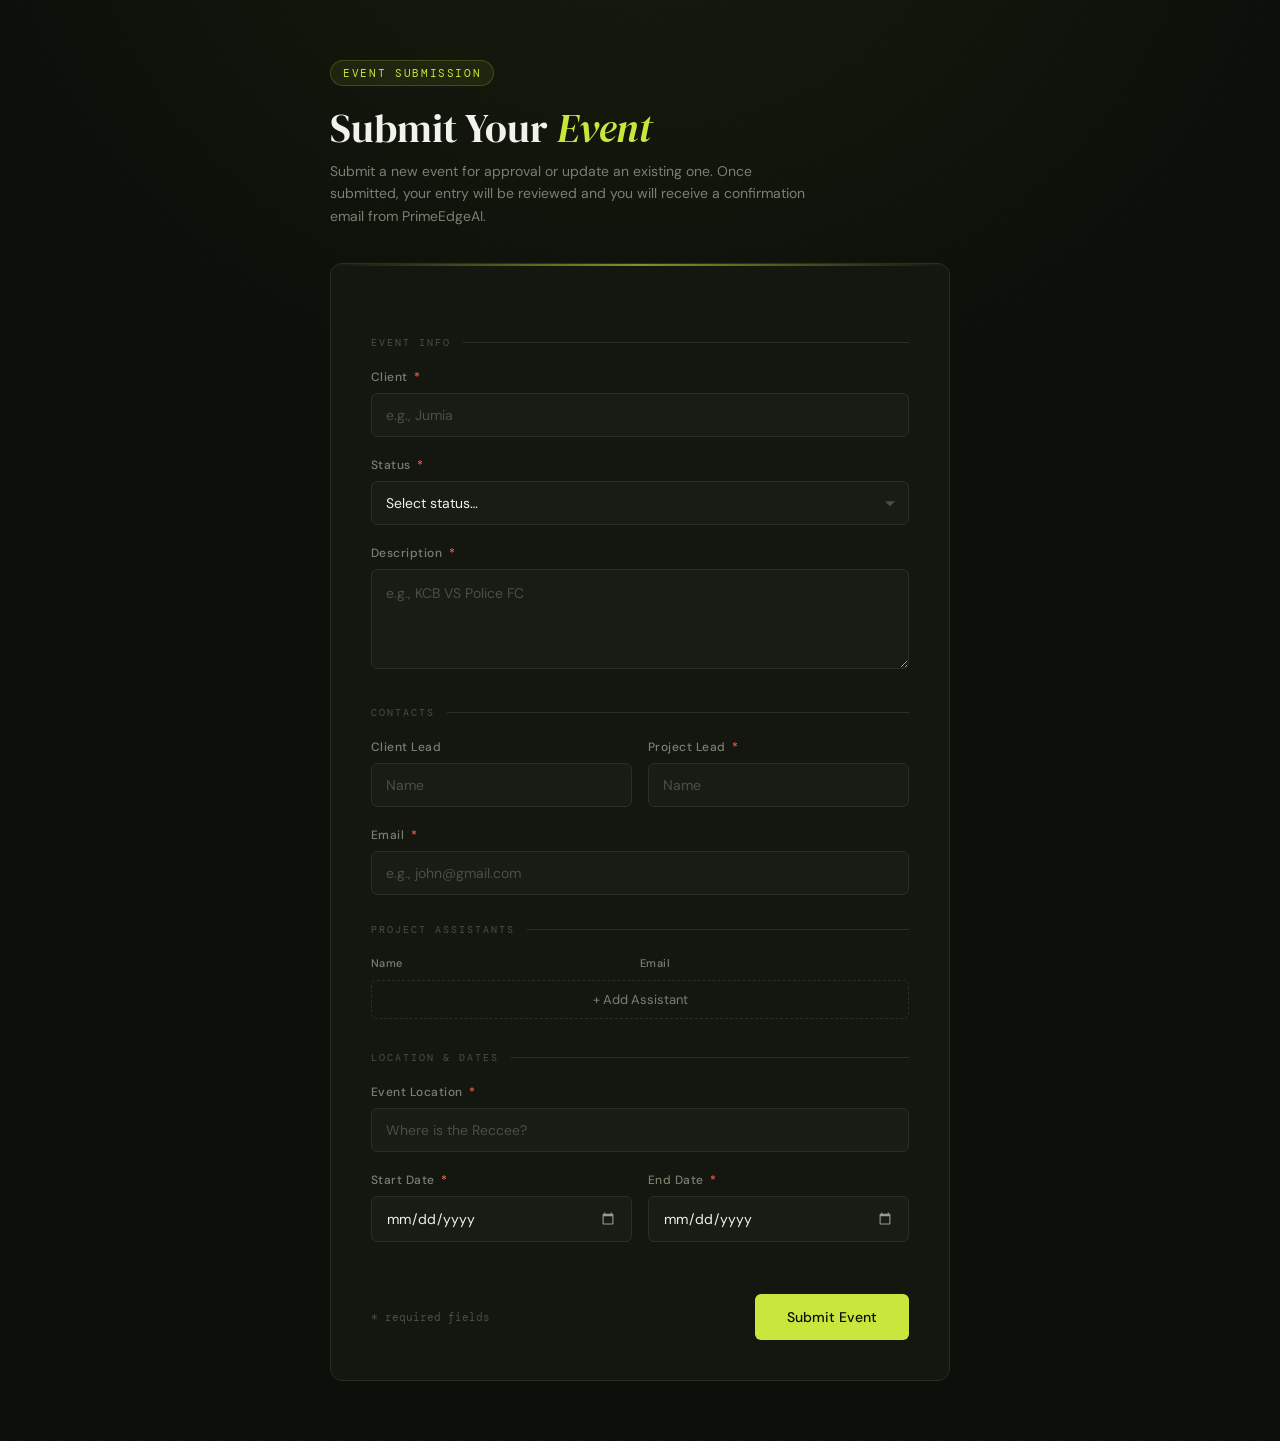
==== commit 755469af: "Update index.html Recce submission to event submition" ====
--- a/index.html
+++ b/index.html
@@ -3,7 +3,7 @@
 <head>
 <meta charset="UTF-8" />
 <meta name="viewport" content="width=device-width, initial-scale=1.0" />
-<title>Submit Your Recce</title>
+<title>Submit Your Event</title>
 <link rel="preconnect" href="https://fonts.googleapis.com" />
 <link href="https://fonts.googleapis.com/css2?family=DM+Serif+Display:ital@0;1&family=DM+Mono:wght@400;500&family=DM+Sans:wght@300;400;500&display=swap" rel="stylesheet" />
 <style>
@@ -294,8 +294,8 @@
 <div class="page-wrap">
 
   <div class="header">
-    <span class="header-tag">Recce Submission</span>
-    <h1>Submit Your <em>Reccee</em></h1>
+    <span class="header-tag">Event Submission</span>
+    <h1>Submit Your <em>Event</em></h1>
     <p>Submit a new event for approval or update an existing one. Once submitted, your entry will be reviewed and you will receive a confirmation email from PrimeEdgeAI.</p>
   </div>
 
@@ -414,7 +414,7 @@
     <div class="submit-row">
       <span class="submit-note">* required fields</span>
       <button type="submit" id="submit-btn">
-        <span class="btn-text">Submit Reccee</span>
+        <span class="btn-text">Submit Event</span>
         <div class="btn-spinner"></div>
       </button>
     </div>
@@ -425,10 +425,10 @@
   <!-- Success Screen -->
   <div class="form-card success-screen" id="success-screen">
     <div class="success-icon" id="success-icon">&#10003;</div>
-    <h2 id="success-title">Reccee Submitted!</h2>
+    <h2 id="success-title">Event Submitted!</h2>
     <p id="success-msg">Your submission has been received and is on its way. The team will review it shortly and follow up with next steps.</p>
     <div class="ref" id="success-ref">REF — —</div>
-    <button class="btn-new" id="btn-new">Submit another reccee</button>
+    <button class="btn-new" id="btn-new">Submit another Event</button>
   </div>
 
 </div>
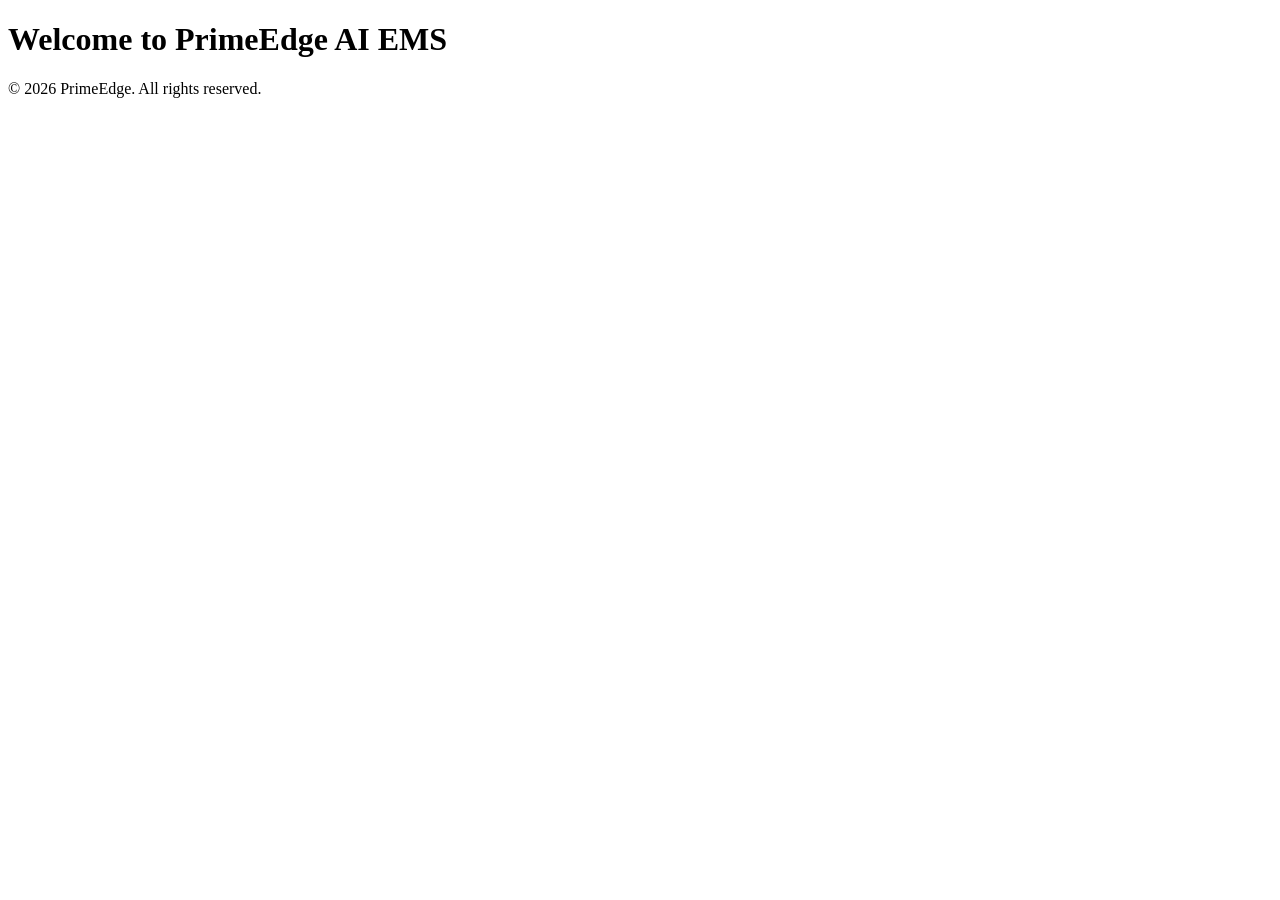
==== commit 252e3c45: "Create index.html as the main app shell" ====
--- a/index.html
+++ b/index.html
@@ -1,698 +1,23 @@
 <!DOCTYPE html>
 <html lang="en">
 <head>
-<meta charset="UTF-8" />
-<meta name="viewport" content="width=device-width, initial-scale=1.0" />
-<title>Submit Your Event</title>
-<link rel="preconnect" href="https://fonts.googleapis.com" />
-<link href="https://fonts.googleapis.com/css2?family=DM+Serif+Display:ital@0;1&family=DM+Mono:wght@400;500&family=DM+Sans:wght@300;400;500&display=swap" rel="stylesheet" />
-<style>
-:root {
-  --bg: #0C0F0A;
-  --surface: #141710;
-  --border: #2A2E26;
-  --border-focus: #C8E63C;
-  --accent: #C8E63C;
-  --text-primary: #F0F2EB;
-  --text-secondary: #7A8070;
-  --text-muted: #4A5040;
-  --error: #FF5F52;
-  --input-bg: #181C14;
-  --radius: 6px;
-  --orange: #F97316;
-}
-*, *::before, *::after { box-sizing: border-box; margin: 0; padding: 0; }
-
-body {
-  background-color: var(--bg);
-  background-image:
-    radial-gradient(ellipse 80% 60% at 50% -10%, rgba(200,230,60,0.06) 0%, transparent 70%),
-    url("data:image/svg+xml,%3Csvg width='40' height='40' viewBox='0 0 40 40' xmlns='http://www.w3.org/2000/svg'%3E%3Cg fill='none' fill-rule='evenodd'%3E%3Cg fill='%232a2e26' fill-opacity='0.4'%3E%3Cpath d='M0 0h1v1H0zM20 0h1v1h-1zM0 20h1v1H0zM20 20h1v1h-1z'/%3E%3C/g%3E%3C/g%3E%3C/svg%3E");
-  min-height: 100vh;
-  display: flex; align-items: flex-start; justify-content: center;
-  padding: 60px 16px;
-  font-family: 'DM Sans', sans-serif;
-  color: var(--text-primary);
-}
-.page-wrap { width: 100%; max-width: 620px; animation: rise 0.5s ease both; }
-@keyframes rise { from { opacity:0; transform:translateY(24px); } to { opacity:1; transform:translateY(0); } }
-
-/* HEADER */
-.header { margin-bottom: 36px; }
-.header-tag {
-  display: inline-block;
-  font-family: 'DM Mono', monospace; font-size: 11px;
-  letter-spacing: 0.15em; text-transform: uppercase;
-  color: var(--accent); background: rgba(200,230,60,0.08);
-  border: 1px solid rgba(200,230,60,0.2);
-  padding: 5px 12px; border-radius: 100px; margin-bottom: 20px;
-}
-.header h1 {
-  font-family: 'DM Serif Display', serif;
-  font-size: clamp(28px,5vw,40px); font-weight: 400;
-  line-height: 1.1; color: var(--text-primary); margin-bottom: 10px;
-}
-.header h1 em { font-style: italic; color: var(--accent); }
-.header p { font-size: 14px; color: var(--text-secondary); line-height: 1.6; max-width: 480px; }
-
-/* FORM CARD */
-.form-card {
-  background: var(--surface); border: 1px solid var(--border);
-  border-radius: 12px; padding: 40px; position: relative; overflow: hidden;
-}
-.form-card::before {
-  content: ''; position: absolute; top: 0; left: 0; right: 0; height: 2px;
-  background: linear-gradient(90deg, transparent, var(--accent), transparent);
-  opacity: 0.6; transition: background 0.4s;
-}
-.form-card.update-mode::before {
-  background: linear-gradient(90deg, transparent, var(--orange), transparent);
-}
-
-/* UPDATE BANNER */
-.update-banner {
-  display: none; background: rgba(249,115,22,0.08);
-  border: 1px solid rgba(249,115,22,0.25); border-radius: var(--radius);
-  padding: 12px 16px; margin-bottom: 24px;
-  font-size: 12px; color: var(--orange);
-  font-family: 'DM Mono', monospace; letter-spacing: 0.04em;
-  align-items: center; gap: 10px;
-}
-.update-banner.visible { display: flex; }
-
-/* SECTION LABELS */
-.section-label {
-  font-family: 'DM Mono', monospace; font-size: 10px;
-  letter-spacing: 0.2em; text-transform: uppercase; color: var(--text-muted);
-  margin-bottom: 20px; margin-top: 32px;
-  display: flex; align-items: center; gap: 12px;
-}
-.section-label::after { content: ''; flex: 1; height: 1px; background: var(--border); }
-.section-label:first-child { margin-top: 0; }
-
-/* LOOKUP PANEL */
-.lookup-panel {
-  display: none;
-  background: rgba(249,115,22,0.04); border: 1px solid rgba(249,115,22,0.2);
-  border-radius: 8px; padding: 20px; margin-bottom: 28px;
-  animation: rise 0.3s ease both;
-}
-.lookup-panel.visible { display: block; }
-.lookup-title {
-  font-family: 'DM Mono', monospace; font-size: 10px;
-  letter-spacing: 0.2em; text-transform: uppercase; color: var(--orange);
-  margin-bottom: 16px; display: flex; align-items: center; gap: 10px;
-}
-.lookup-title::after { content: ''; flex: 1; height: 1px; background: rgba(249,115,22,0.2); }
-.lookup-row { display: grid; grid-template-columns: 1fr 1fr; gap: 12px; margin-bottom: 14px; }
-@media (max-width: 520px) { .lookup-row { grid-template-columns: 1fr; } }
-.lookup-panel label { font-size: 11px; color: var(--text-secondary); margin-bottom: 6px; display: block; }
-.lookup-panel input[type="date"] {
-  width: 100%; background: var(--input-bg); border: 1px solid rgba(249,115,22,0.2);
-  border-radius: var(--radius); color: var(--text-primary);
-  font-family: 'DM Sans', sans-serif; font-size: 13px; padding: 10px 12px;
-  outline: none; transition: border-color 0.2s; -webkit-appearance: none; appearance: none;
-}
-.lookup-panel input[type="date"]:focus { border-color: var(--orange); box-shadow: 0 0 0 3px rgba(249,115,22,0.1); }
-input[type="date"]::-webkit-calendar-picker-indicator { filter: invert(0.6); cursor: pointer; }
-.lookup-bottom { display: flex; align-items: center; gap: 12px; flex-wrap: wrap; }
-.btn-load {
-  display: flex; align-items: center; gap: 8px;
-  background: var(--orange); color: #fff;
-  border: none; border-radius: var(--radius);
-  font-family: 'DM Sans', sans-serif; font-size: 13px; font-weight: 500;
-  padding: 10px 20px; cursor: pointer; white-space: nowrap;
-  transition: background 0.2s, transform 0.15s;
-}
-.btn-load:hover { background: #ea6c0a; transform: translateY(-1px); }
-.btn-load:disabled { opacity: 0.5; pointer-events: none; }
-.evt-select-wrap { flex: 1; min-width: 180px; position: relative; }
-.evt-select-wrap::after {
-  content: ''; position: absolute; right: 12px; top: 50%; transform: translateY(-50%);
-  width: 9px; height: 9px; background: var(--text-muted);
-  clip-path: polygon(0 30%,50% 80%,100% 30%); pointer-events: none;
-}
-#event-select {
-  width: 100%; background: var(--input-bg);
-  border: 1px solid rgba(249,115,22,0.2); border-radius: var(--radius);
-  color: var(--text-primary); font-family: 'DM Sans', sans-serif;
-  font-size: 13px; padding: 10px 32px 10px 12px;
-  outline: none; -webkit-appearance: none; appearance: none;
-  transition: border-color 0.2s;
-}
-#event-select:focus { border-color: var(--orange); box-shadow: 0 0 0 3px rgba(249,115,22,0.1); }
-#event-select option { background: #1e2318; }
-.loader-text {
-  font-family: 'DM Mono', monospace; font-size: 11px;
-  color: var(--text-muted); margin-top: 10px; min-height: 16px;
-}
-
-/* FIELDS */
-.field-row { display: grid; grid-template-columns: 1fr 1fr; gap: 16px; }
-@media (max-width: 520px) {
-  .field-row { grid-template-columns: 1fr; }
-  .form-card { padding: 28px 20px; }
-}
-.field { margin-bottom: 20px; }
-label { display:block; font-size:12px; font-weight:500; color:var(--text-secondary); letter-spacing:0.04em; margin-bottom:8px; }
-label .req { color: var(--error); margin-left: 3px; }
-
-input[type="text"], input[type="email"], input[type="date"], select, textarea {
-  width: 100%; background: var(--input-bg); border: 1px solid var(--border);
-  border-radius: var(--radius); color: var(--text-primary);
-  font-family: 'DM Sans', sans-serif; font-size: 14px; padding: 12px 14px;
-  outline: none; transition: border-color 0.2s, box-shadow 0.2s, background 0.4s;
-  -webkit-appearance: none; appearance: none;
-}
-input::placeholder, textarea::placeholder { color: var(--text-muted); }
-input:focus, select:focus, textarea:focus { border-color: var(--border-focus); box-shadow: 0 0 0 3px rgba(200,230,60,0.12); }
-textarea { min-height: 100px; resize: vertical; line-height: 1.6; }
-.select-wrap { position: relative; }
-.select-wrap::after {
-  content: ''; position: absolute; right: 14px; top: 50%; transform: translateY(-50%);
-  width: 10px; height: 10px; background: var(--text-muted);
-  clip-path: polygon(0 30%,50% 80%,100% 30%); pointer-events: none;
-}
-select { cursor: pointer; }
-select option { background: #1e2318; }
-
-
-
-
-/* ASSISTANTS */
-.assistants-section {
-  display: block;
-  margin-top: 28px;
-}
-.assistant-entry {
-  display: grid;
-  grid-template-columns: 1fr 1fr auto;
-  gap: 10px;
-  align-items: end;
-  margin-bottom: 12px;
-  animation: rise 0.25s ease both;
-}
-@media (max-width: 520px) {
-  .assistant-entry { grid-template-columns: 1fr; }
-  .assistant-entry .btn-remove { width: 100%; }
-}
-.assistant-entry input {
-  margin-bottom: 0;
-}
-.btn-remove {
-  background: rgba(255,95,82,0.08);
-  border: 1px solid rgba(255,95,82,0.2);
-  color: var(--error);
-  border-radius: var(--radius);
-  font-family: 'DM Mono', monospace;
-  font-size: 11px;
-  padding: 11px 14px;
-  cursor: pointer;
-  white-space: nowrap;
-  transition: background 0.2s, border-color 0.2s;
-  height: 44px;
-}
-.btn-remove:hover { background: rgba(255,95,82,0.15); border-color: rgba(255,95,82,0.4); }
-.btn-add-assistant {
-  display: inline-flex;
-  align-items: center;
-  gap: 8px;
-  background: transparent;
-  border: 1px dashed var(--border);
-  color: var(--text-secondary);
-  border-radius: var(--radius);
-  font-family: 'DM Sans', sans-serif;
-  font-size: 13px;
-  padding: 10px 18px;
-  cursor: pointer;
-  margin-top: 4px;
-  transition: border-color 0.2s, color 0.2s;
-  width: 100%;
-  justify-content: center;
-}
-.btn-add-assistant:hover { border-color: var(--orange); color: var(--orange); }
-.assistant-col-labels {
-  display: grid;
-  grid-template-columns: 1fr 1fr auto;
-  gap: 10px;
-  margin-bottom: 6px;
-}
-.assistant-col-labels span {
-  font-size: 11px;
-  color: var(--text-secondary);
-  font-weight: 500;
-  letter-spacing: 0.04em;
-}
-@media (max-width: 520px) { .assistant-col-labels { display: none; } }
-
-/* ERRORS */
-.field-error { font-size:11px; color:var(--error); margin-top:5px; font-family:'DM Mono',monospace; display:none; }
-.field.has-error input, .field.has-error select, .field.has-error textarea { border-color: var(--error); }
-.field.has-error .field-error { display: block; }
-.error-banner { display:none; background:rgba(255,95,82,0.08); border:1px solid rgba(255,95,82,0.3); border-radius:var(--radius); padding:14px 18px; margin-top:20px; font-size:12px; color:var(--error); font-family:'DM Mono',monospace; }
-.error-banner.visible { display:block; }
-
-/* SUBMIT */
-.submit-row { margin-top:32px; display:flex; align-items:center; justify-content:space-between; gap:16px; flex-wrap:wrap; }
-.submit-note { font-size:11px; color:var(--text-muted); font-family:'DM Mono',monospace; }
-button[type="submit"] {
-  background: var(--accent); color: #0C0F0A;
-  border: none; border-radius: var(--radius);
-  font-family: 'DM Sans', sans-serif; font-size: 14px; font-weight: 500;
-  padding: 14px 32px; cursor: pointer;
-  transition: background 0.2s, transform 0.15s, box-shadow 0.2s;
-  display: flex; align-items: center; gap: 10px;
-}
-button[type="submit"]:hover { background:#d8f04e; transform:translateY(-2px); box-shadow:0 8px 24px rgba(200,230,60,0.2); }
-button[type="submit"].update-submit { background: var(--orange); color: #fff; }
-button[type="submit"].update-submit:hover { background:#ea6c0a; box-shadow:0 8px 24px rgba(249,115,22,0.25); }
-button[type="submit"].loading { pointer-events:none; opacity:0.7; }
-.btn-spinner { width:16px; height:16px; border:2px solid rgba(0,0,0,0.25); border-top-color:currentColor; border-radius:50%; animation:spin .7s linear infinite; display:none; }
-button[type="submit"].loading .btn-spinner { display:block; }
-button[type="submit"].loading .btn-text { opacity:0.5; }
-@keyframes spin { to { transform:rotate(360deg); } }
-
-/* SUCCESS */
-.success-screen { display:none; flex-direction:column; align-items:center; justify-content:center; text-align:center; padding:60px 40px; animation:rise 0.5s ease both; }
-.success-screen.visible { display:flex; }
-.success-icon {
-  width:72px; height:72px; background:rgba(200,230,60,0.1); border:2px solid var(--accent);
-  border-radius:50%; display:flex; align-items:center; justify-content:center;
-  font-size:30px; margin-bottom:28px;
-  animation:popIn 0.4s cubic-bezier(0.175,0.885,0.32,1.275) both 0.1s;
-}
-.success-icon.update-icon { background:rgba(249,115,22,0.1); border-color:var(--orange); }
-@keyframes popIn { from{transform:scale(0.4);opacity:0;} to{transform:scale(1);opacity:1;} }
-.success-screen h2 { font-family:'DM Serif Display',serif; font-size:28px; font-weight:400; color:var(--text-primary); margin-bottom:12px; }
-.success-screen p { font-size:14px; color:var(--text-secondary); line-height:1.7; max-width:360px; margin-bottom:28px; }
-.success-screen .ref { font-family:'DM Mono',monospace; font-size:11px; color:var(--text-muted); background:var(--input-bg); border:1px solid var(--border); border-radius:100px; padding:6px 16px; margin-bottom:28px; letter-spacing:0.08em; }
-.btn-new { background:transparent; border:1px solid var(--border); color:var(--text-secondary); border-radius:var(--radius); font-family:'DM Sans',sans-serif; font-size:13px; padding:11px 24px; cursor:pointer; transition:border-color 0.2s,color 0.2s; }
-.btn-new:hover { border-color:var(--accent); color:var(--accent); }
-</style>
+    <meta charset="UTF-8">
+    <meta name="viewport" content="width=device-width, initial-scale=1.0">
+    <title>PrimeEdge AI EMS</title>
+    <link rel="stylesheet" href="styles.css">
 </head>
 <body>
-<div class="page-wrap">
-
-  <div class="header">
-    <span class="header-tag">Event Submission</span>
-    <h1>Submit Your <em>Event</em></h1>
-    <p>Submit a new event for approval or update an existing one. Once submitted, your entry will be reviewed and you will receive a confirmation email from PrimeEdgeAI.</p>
-  </div>
-
-  <div class="form-card" id="main-form-card">
-
-    <div class="update-banner" id="update-banner">Update Mode — editing an existing event</div>
-
-    <div class="section-label">Event Info</div>
-
-    <div class="field" id="field-client">
-      <label>Client <span class="req">*</span></label>
-      <input type="text" name="client" id="client" placeholder="e.g., Jumia" autocomplete="off" />
-      <div class="field-error">Client name is required.</div>
-    </div>
-
-    <div class="field" id="field-status">
-      <label>Status <span class="req">*</span></label>
-      <div class="select-wrap">
-        <select name="status" id="status">
-          <option value="">Select status…</option>
-          <option value="Event Creation">Event Creation</option>
-          <option value="Event Update">Event Update</option>
-        </select>
-      </div>
-      <div class="field-error">Please select a status.</div>
-    </div>
-
-    <!-- LOOKUP PANEL -->
-    <div class="lookup-panel" id="lookup-panel">
-      <div class="lookup-title">Find Event to Update</div>
-      <div class="lookup-row">
-        <div>
-          <label>Filter by Start Date</label>
-          <input type="date" id="filter-start" />
+    <header>
+        <h1>Welcome to PrimeEdge AI EMS</h1>
+    </header>
+    <main>
+        <div id="app-container">
+            <!-- Modules will be loaded here -->
         </div>
-        <div>
-          <label>Filter by End Date</label>
-          <input type="date" id="filter-end" />
-        </div>
-      </div>
-      <div class="lookup-bottom">
-        <button class="btn-load" id="btn-fetch" type="button">
-          <span id="fetch-label">Load Events</span>
-        </button>
-        <div class="evt-select-wrap">
-          <select id="event-select">
-            <option value="">— select an event —</option>
-          </select>
-        </div>
-      </div>
-      <div class="loader-text" id="loader-text"></div>
-    </div>
-
-    <input type="hidden" id="job-id" name="job_id" value="" />
-
-    <div class="field" id="field-description">
-      <label>Description <span class="req">*</span></label>
-      <textarea name="description" id="description" placeholder="e.g., KCB VS Police FC"></textarea>
-      <div class="field-error">Description is required.</div>
-    </div>
-
-    <div class="section-label">Contacts</div>
-
-    <div class="field-row">
-      <div class="field" id="field-client-lead">
-        <label>Client Lead</label>
-        <input type="text" name="client_lead" id="client-lead" placeholder="Name" />
-      </div>
-      <div class="field" id="field-agency-lead">
-        <label>Project Lead <span class="req">*</span></label>
-        <input type="text" name="agency_lead" id="agency-lead" placeholder="Name" />
-        <div class="field-error">Agency lead is required.</div>
-      </div>
-    </div>
-
-    <div class="field" id="field-email">
-      <label>Email <span class="req">*</span></label>
-      <input type="email" name="email" id="email" placeholder="e.g., john@gmail.com" />
-      <div class="field-error">A valid email is required.</div>
-    </div>
-
-    <!-- Project Assistants (update mode only) -->
-    <div class="assistants-section" id="assistants-section">
-      <div class="section-label">Project Assistants</div>
-      <div class="assistant-col-labels">
-        <span>Name</span>
-        <span>Email</span>
-        <span></span>
-      </div>
-      <div id="assistants-list"></div>
-      <button type="button" class="btn-add-assistant" id="btn-add-assistant">+ Add Assistant</button>
-    </div>
-
-
-    <div class="section-label">Location &amp; Dates</div>
-
-    <div class="field" id="field-location">
-      <label>Event Location <span class="req">*</span></label>
-      <input type="text" name="event_location" id="event-location" placeholder="Where is the Reccee?" />
-      <div class="field-error">Event location is required.</div>
-    </div>
-
-    <div class="field-row">
-      <div class="field" id="field-start-date">
-        <label>Start Date <span class="req">*</span></label>
-        <input type="date" name="start_date" id="start-date" />
-        <div class="field-error">Start date is required.</div>
-      </div>
-      <div class="field" id="field-end-date">
-        <label>End Date <span class="req">*</span></label>
-        <input type="date" name="end_date" id="end-date" />
-        <div class="field-error">End date is required.</div>
-      </div>
-    </div>
-
-    <div class="submit-row">
-      <span class="submit-note">* required fields</span>
-      <button type="submit" id="submit-btn">
-        <span class="btn-text">Submit Event</span>
-        <div class="btn-spinner"></div>
-      </button>
-    </div>
-
-    <div class="error-banner" id="error-banner"></div>
-  </div>
-
-  <!-- Success Screen -->
-  <div class="form-card success-screen" id="success-screen">
-    <div class="success-icon" id="success-icon">&#10003;</div>
-    <h2 id="success-title">Event Submitted!</h2>
-    <p id="success-msg">Your submission has been received and is on its way. The team will review it shortly and follow up with next steps.</p>
-    <div class="ref" id="success-ref">REF — —</div>
-    <button class="btn-new" id="btn-new">Submit another Event</button>
-  </div>
-
-</div>
-
-<script>
-const SHEET_URL = 'https://docs.google.com/spreadsheets/d/e/2PACX-1vQzV51evXd43ebjxahF57b6j4MTDnI0tcEjBNzLjoqdP84_vujazI5cLRD12tzJ9fLl30hYT3zEMyyU/pub?output=csv';
-const WEBHOOK    = () => 'https://kevinmongare.app.n8n.cloud/webhook/event-registration';
-
-let allEvents = [], isUpdateMode = false;
-
-
-/* ── ASSISTANTS ── */
-let assistantCount = 0;
-
-function addAssistant(name='', email='') {
-  assistantCount++;
-  const id = assistantCount;
-  const list = document.getElementById('assistants-list');
-  const entry = document.createElement('div');
-  entry.className = 'assistant-entry';
-  entry.id = `assistant-${id}`;
-  entry.innerHTML = `
-    <input type="text" placeholder="Name" id="asst-name-${id}" value="${name}" />
-    <input type="email" placeholder="email@example.com" id="asst-email-${id}" value="${email}" />
-    <button type="button" class="btn-remove" onclick="removeAssistant(${id})">Remove</button>
-  `;
-  list.appendChild(entry);
-}
-
-function removeAssistant(id) {
-  const el = document.getElementById(`assistant-${id}`);
-  if (el) el.remove();
-}
-
-function getAssistants() {
-  const entries = document.querySelectorAll('.assistant-entry');
-  const result = [];
-  entries.forEach(entry => {
-    const nameEl  = entry.querySelector('input[type="text"]');
-    const emailEl = entry.querySelector('input[type="email"]');
-    if (nameEl && emailEl && (nameEl.value.trim() || emailEl.value.trim())) {
-      result.push({ name: nameEl.value.trim(), email: emailEl.value.trim() });
-    }
-  });
-  return result;
-}
-
-function clearAssistants() {
-  document.getElementById('assistants-list').innerHTML = '';
-  assistantCount = 0;
-}
-
-document.getElementById('btn-add-assistant').addEventListener('click', () => addAssistant());
-
-/* ── STATUS TOGGLE ── */
-document.getElementById('status').addEventListener('change', function() {
-  isUpdateMode = this.value === 'Event Update';
-  document.getElementById('lookup-panel').classList.toggle('visible', isUpdateMode);
-  document.getElementById('update-banner').classList.toggle('visible', isUpdateMode);
-  document.getElementById('main-form-card').classList.toggle('update-mode', isUpdateMode);
-  const btn = document.getElementById('submit-btn');
-  btn.classList.toggle('update-submit', isUpdateMode);
-  document.querySelector('#submit-btn .btn-text').textContent = isUpdateMode ? 'Update Event' : 'Submit Reccee';
-  if (!isUpdateMode) {
-    document.getElementById('job-id').value='';
-    document.getElementById('event-select').value='';
-  }
-});
-
-/* ── PARSE CSV ── */
-function parseCSV(text) {
-  const lines = text.trim().split('\n');
-  if (lines.length < 2) return [];
-  const headers = lines[0].split(',').map(h => h.trim().replace(/^"|"$/g,''));
-  return lines.slice(1).map(line => {
-    const cols=[]; let cur='', inQ=false;
-    for (let i=0;i<line.length;i++) {
-      if (line[i]==='"') inQ=!inQ;
-      else if (line[i]===','&&!inQ) { cols.push(cur.trim()); cur=''; }
-      else cur+=line[i];
-    }
-    cols.push(cur.trim());
-    const obj={};
-    headers.forEach((h,i) => { obj[h]=(cols[i]||'').replace(/^"|"$/g,'').trim(); });
-    return obj;
-  }).filter(r => r['Job_ID']||r['Description']);
-}
-
-/* ── NORMALISE DATE ── */
-function normDate(s) {
-  if (!s) return '';
-  const d = new Date(s);
-  if (!isNaN(d)) return d.toISOString().slice(0,10);
-  return s;
-}
-
-/* ── FETCH EVENTS ── */
-document.getElementById('btn-fetch').addEventListener('click', async () => {
-  const btn = document.getElementById('btn-fetch');
-  const lbl = document.getElementById('fetch-label');
-  const lt  = document.getElementById('loader-text');
-  const sel = document.getElementById('event-select');
-  btn.disabled=true; lbl.textContent='Loading…'; lt.textContent='Fetching events…';
-
-  try {
-    const res = await fetch(SHEET_URL);
-    if (!res.ok) throw new Error(`Could not reach the sheet (${res.status}). Make sure it is published: File > Share > Publish to web.`);
-    const csv = await res.text();
-    allEvents = parseCSV(csv);
-
-    const fs = document.getElementById('filter-start').value;
-    const fe = document.getElementById('filter-end').value;
-    const filtered = allEvents.filter(ev => {
-      const sd = normDate(ev['Start Date']||ev['StartDate']||'');
-      const ed = normDate(ev['End Date']  ||ev['EndDate']  ||'');
-      if (fs && sd && sd < fs) return false;
-      if (fe && ed && ed > fe) return false;
-      return true;
-    });
-
-    sel.innerHTML = '<option value="">— select an event —</option>';
-    if (!filtered.length) {
-      lt.textContent = `No events found${fs||fe?' for that date range':''}. Try clearing the filters.`;
-    } else {
-      filtered.forEach(ev => {
-        const label = [ev['Job_ID'], ev['Description'], ev['Client']].filter(Boolean).join(' · ');
-        const opt = document.createElement('option');
-        opt.value = allEvents.indexOf(ev);
-        opt.textContent = label;
-        sel.appendChild(opt);
-      });
-      lt.textContent = `${filtered.length} event${filtered.length!==1?'s':''} loaded — select one to prefill.`;
-    }
-  } catch(err) {
-    lt.textContent = 'Error: ' + err.message;
-  } finally {
-    btn.disabled=false; lbl.textContent='Load Events';
-  }
-});
-
-/* ── PREFILL ON EVENT SELECT ── */
-document.getElementById('event-select').addEventListener('change', function() {
-  if (this.value==='') return;
-  const ev = allEvents[+this.value];
-  if (!ev) return;
-
-  const map = {
-    'client':         ev['Client']       || '',
-    'description':    ev['Description']  || '',
-    'client-lead':    ev['Client Lead']  || '',
-    'agency-lead':    ev['Project Lead'] || '',
-    'email':          ev['Email']        || '',
-    'event-location': ev['Where']        || '',
-    'start-date':     normDate(ev['Start Date']||ev['StartDate']||''),
-    'end-date':       normDate(ev['End Date']  ||ev['EndDate']  ||''),
-  };
-  document.getElementById('job-id').value = (ev['Job_ID'] || '').trim();
-
-  Object.entries(map).forEach(([id, val]) => {
-    const el = document.getElementById(id);
-    el.value = val;
-    // orange flash
-    el.style.transition='background 0s';
-    el.style.background='rgba(249,115,22,0.12)';
-    setTimeout(()=>{ el.style.transition='background 0.7s'; el.style.background=''; }, 60);
-  });
-
-  document.getElementById('loader-text').textContent =
-    `Prefilled: ${ev['Description']||ev['Job_ID']} — Job ID: ${ev['Job_ID']||'n/a'}`;
-});
-
-/* ── VALIDATION ── */
-function setErr(id, show) { const el=document.getElementById('field-'+id); if(el) el.classList.toggle('has-error',show); }
-function validate() {
-  let ok=true;
-  [['client',()=>document.getElementById('client').value.trim()],
-   ['status',()=>document.getElementById('status').value],
-   ['description',()=>document.getElementById('description').value.trim()],
-   ['agency-lead',()=>document.getElementById('agency-lead').value.trim()],
-   ['location',()=>document.getElementById('event-location').value.trim()],
-   ['start-date',()=>document.getElementById('start-date').value],
-   ['end-date',()=>document.getElementById('end-date').value],
-  ].forEach(([id,fn])=>{ const v=!!fn(); setErr(id,!v); if(!v) ok=false; });
-  const emailOk=/^[^\s@]+@[^\s@]+\.[^\s@]+$/.test(document.getElementById('email').value.trim());
-  setErr('email',!emailOk); if(!emailOk) ok=false;
-  return ok;
-}
-
-/* ── SUCCESS ── */
-function showSuccess(client) {
-  const ref='REC-'+Date.now().toString(36).toUpperCase();
-  document.getElementById('success-ref').textContent=`REF ${ref} · ${client}`;
-  const icon=document.getElementById('success-icon');
-  if (isUpdateMode) {
-    icon.classList.add('update-icon'); icon.textContent='&#10003;';
-    document.getElementById('success-title').textContent='Update Submitted';
-    document.getElementById('success-msg').textContent='Your update has been submitted. PrimeEdgeAI will review the changes and follow up by email.';
-  } else {
-    icon.classList.remove('update-icon'); icon.innerHTML='&#10003;';
-    document.getElementById('success-title').textContent='Submission Received';
-    document.getElementById('success-msg').textContent='Your submission is pending approval. You will receive an email from PrimeEdgeAI once it has been reviewed.';
-  }
-  document.getElementById('success-screen').classList.add('visible');
-  document.getElementById('main-form-card').style.display='none';
-  document.querySelector('.header').scrollIntoView({behavior:'smooth'});
-}
-
-/* ── RESET ── */
-document.getElementById('btn-new').addEventListener('click', () => {
-  ['client','description','client-lead','agency-lead','email','event-location','start-date','end-date']
-    .forEach(id => document.getElementById(id).value='');
-  document.getElementById('status').value='';
-  document.getElementById('job-id').value='';
-  document.getElementById('event-select').innerHTML='<option value="">— select an event —</option>';
-  document.getElementById('loader-text').textContent='';
-  document.getElementById('filter-start').value='';
-  clearAssistants();
-  document.getElementById('filter-end').value='';
-  document.getElementById('lookup-panel').classList.remove('visible');
-  document.getElementById('update-banner').classList.remove('visible');
-  document.getElementById('main-form-card').classList.remove('update-mode');
-  document.getElementById('main-form-card').style.display='';
-  const sbtn=document.getElementById('submit-btn');
-  sbtn.classList.remove('update-submit');
-  document.querySelector('#submit-btn .btn-text').textContent='Submit Reccee';
-  isUpdateMode=false;
-  document.getElementById('error-banner').classList.remove('visible');
-  document.getElementById('success-screen').classList.remove('visible');
-});
-
-/* ── SUBMIT ── */
-document.getElementById('submit-btn').addEventListener('click', async () => {
-  if (!validate()) return;
-  const btn=document.getElementById('submit-btn');
-  btn.classList.add('loading');
-  document.getElementById('error-banner').classList.remove('visible');
-
-  const clientVal=document.getElementById('client').value.trim();
-  const payload = {
-    client:         clientVal,
-    status:         document.getElementById('status').value,
-    description:    document.getElementById('description').value.trim(),
-    client_lead:    document.getElementById('client-lead').value.trim(),
-    agency_lead:    document.getElementById('agency-lead').value.trim(),
-    email:          document.getElementById('email').value.trim(),
-    event_location: document.getElementById('event-location').value.trim(),
-    start_date:     document.getElementById('start-date').value,
-    end_date:       document.getElementById('end-date').value,
-  };
-  const jid=document.getElementById('job-id').value;
-  if(jid) payload.job_id = jid;
-  const assistants = getAssistants();
-  if(assistants.length) payload.assistants = assistants;
-
-  try {
-    const res=await fetch(WEBHOOK(),{method:'POST',headers:{'Content-Type':'application/json'},body:JSON.stringify(payload)});
-    if(res.ok||res.status===200||res.status===201||res.status===202) {
-      showSuccess(clientVal);
-    } else throw new Error(`Server returned ${res.status}`);
-  } catch(err) {
-    document.getElementById('error-banner').textContent=`Submission failed: ${err.message}. Please try again.`;
-    document.getElementById('error-banner').classList.add('visible');
-  } finally { btn.classList.remove('loading'); }
-});
-</script>
+    </main>
+    <footer>
+        <p>&copy; 2026 PrimeEdge. All rights reserved.</p>
+    </footer>
+    <script src="app.js"></script>
 </body>
-</html>
+</html>
